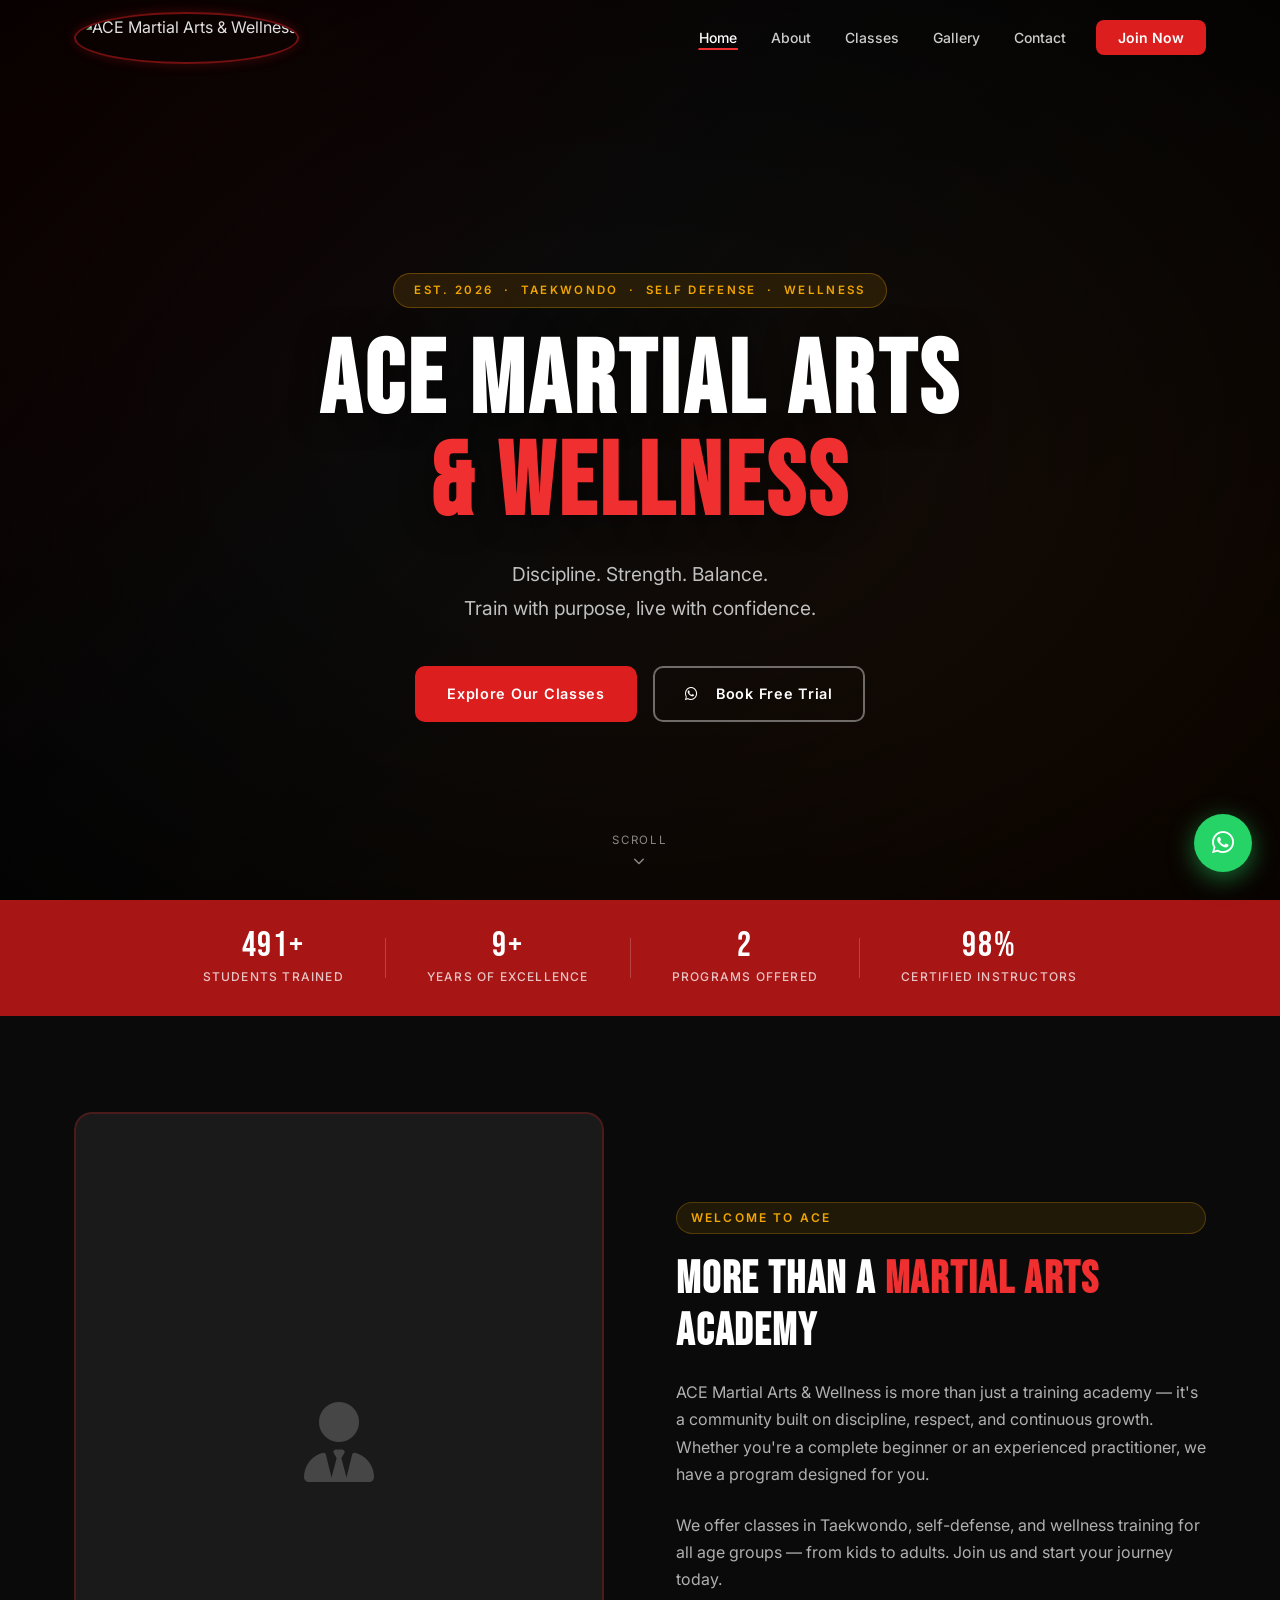
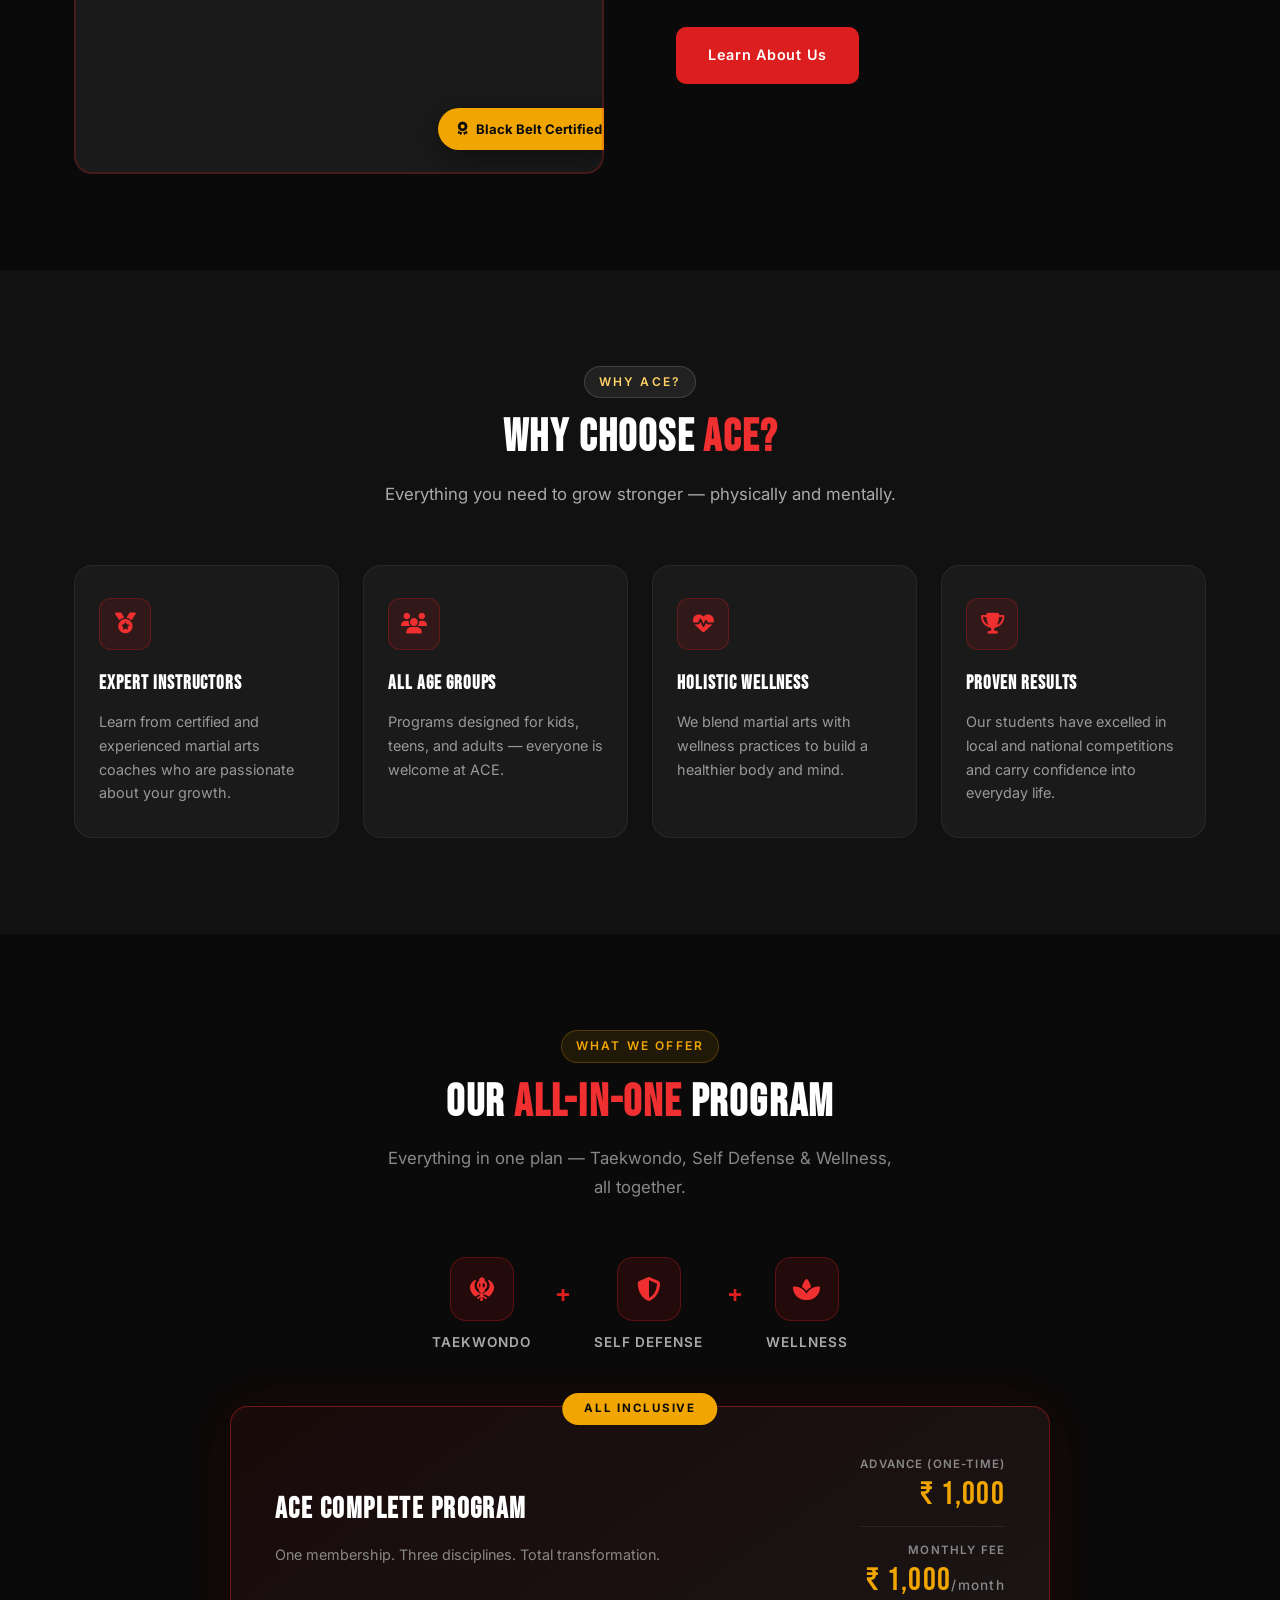
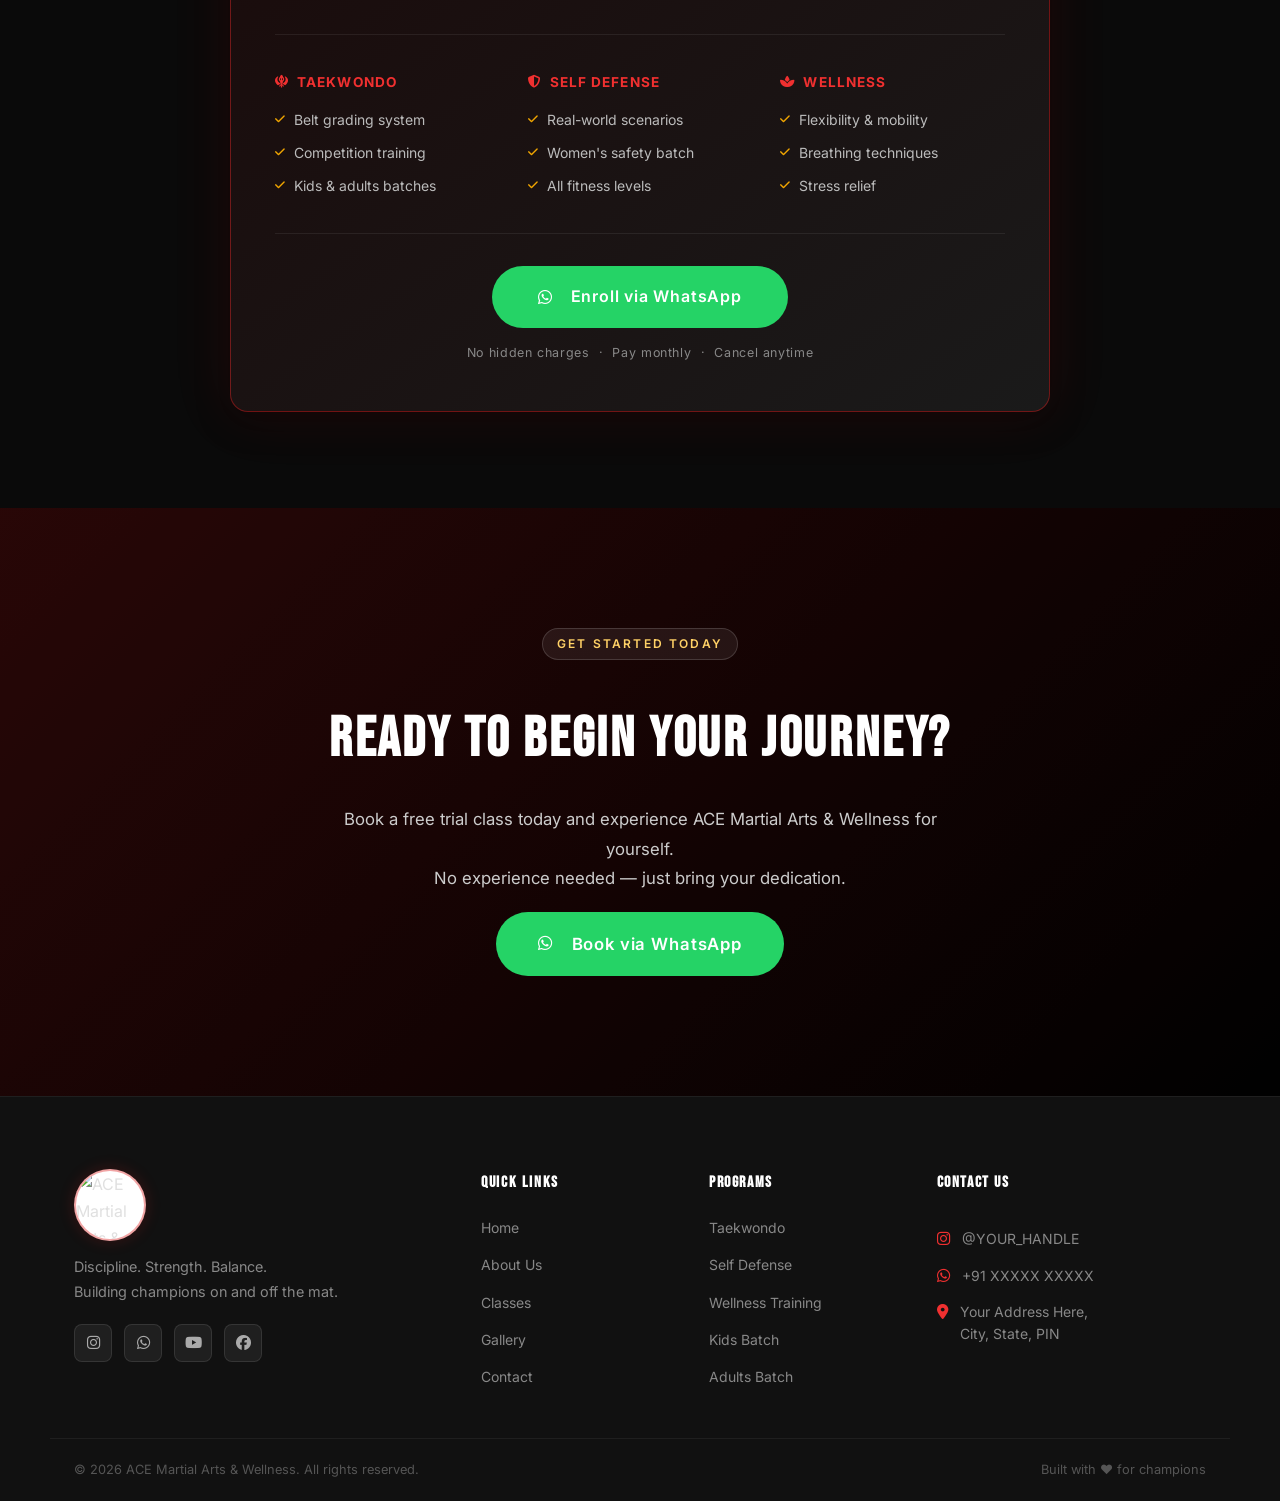
==== index.html @ c9cb8244 "Stage 1" ====
<!DOCTYPE html>
<html lang="en">
<head>
  <meta charset="UTF-8" />
  <meta name="viewport" content="width=device-width, initial-scale=1.0" />
  <title>ACE Martial Arts & Wellness</title>
  <link rel="stylesheet" href="css/style.css" />
  <link rel="stylesheet" href="css/responsive.css" />
  <link rel="preconnect" href="https://fonts.googleapis.com" />
  <link rel="preconnect" href="https://fonts.gstatic.com" crossorigin />
  <link href="https://fonts.googleapis.com/css2?family=Bebas+Neue&family=Inter:wght@300;400;500;600;700&display=swap" rel="stylesheet" />
  <link rel="stylesheet" href="https://cdnjs.cloudflare.com/ajax/libs/font-awesome/6.5.0/css/all.min.css" />
</head>
<body>

  <!-- ========== NAVIGATION ========== -->
  <nav class="navbar" id="navbar">
    <div class="nav-container">
      <a href="index.html" class="nav-logo">
        <img src="images/logo.jpeg" alt="ACE Martial Arts & Wellness" class="nav-logo-img" />
      </a>
      <ul class="nav-links" id="navLinks">
        <li><a href="index.html" class="nav-link active">Home</a></li>
        <li><a href="about.html" class="nav-link">About</a></li>
        <li><a href="classes.html" class="nav-link">Classes</a></li>
        <li><a href="gallery.html" class="nav-link">Gallery</a></li>
        <li><a href="contact.html" class="nav-link">Contact</a></li>
        <li><a href="https://wa.me/91XXXXXXXXXX" target="_blank" class="nav-cta">Join Now</a></li>
      </ul>
      <button class="hamburger" id="hamburger" aria-label="Toggle menu">
        <span></span><span></span><span></span>
      </button>
    </div>
  </nav>

  <!-- ========== HERO SECTION ========== -->
  <section id="hero" class="hero">
    <div class="hero-overlay"></div>
    <div class="hero-content">
      <p class="hero-badge">Est. 2026 &nbsp;·&nbsp; Taekwondo &nbsp;·&nbsp; Self Defense &nbsp;·&nbsp; Wellness</p>
      <h1 class="hero-title">ACE Martial Arts<br /><span class="hero-title-accent">&amp; Wellness</span></h1>
      <p class="hero-tagline">Discipline. Strength. Balance.<br />Train with purpose, live with confidence.</p>
      <div class="hero-actions">
        <a href="classes.html" class="btn btn-primary">Explore Our Classes</a>
        <a href="https://wa.me/91XXXXXXXXXX" target="_blank" class="btn btn-outline">
          <i class="fab fa-whatsapp"></i>&nbsp; Book Free Trial
        </a>
      </div>
    </div>
    <div class="hero-scroll-hint">
      <span>Scroll</span>
      <i class="fas fa-chevron-down"></i>
    </div>
  </section>

  <!-- ========== STATS STRIP ========== -->
  <section class="stats-strip">
    <div class="stats-container">
      <div class="stat-item">
        <span class="stat-number">500+</span>
        <span class="stat-label">Students Trained</span>
      </div>
      <div class="stat-divider"></div>
      <div class="stat-item">
        <span class="stat-number">10+</span>
        <span class="stat-label">Years of Excellence</span>
      </div>
      <div class="stat-divider"></div>
      <div class="stat-item">
        <span class="stat-number">3</span>
        <span class="stat-label">Programs Offered</span>
      </div>
      <div class="stat-divider"></div>
      <div class="stat-item">
        <span class="stat-number">100%</span>
        <span class="stat-label">Certified Instructors</span>
      </div>
    </div>
  </section>

  <!-- ========== WELCOME / INTRO SECTION ========== -->
  <section id="intro" class="intro section">
    <div class="container">
      <div class="intro-grid">
        <div class="intro-visual">
          <div class="intro-img-wrapper">
            <img src="images/instructor.jpg" alt="ACE Instructor" onerror="this.style.display='none'" />
            <div class="intro-img-placeholder"><i class="fas fa-user-tie"></i></div>
            <div class="intro-badge-float">
              <i class="fas fa-award"></i>
              <span>Black Belt Certified</span>
            </div>
          </div>
        </div>
        <div class="intro-text">
          <span class="section-tag">Welcome to ACE</span>
          <h2 class="section-title">More Than a <span class="highlight">Martial Arts</span> Academy</h2>
          <p class="section-body">
            ACE Martial Arts &amp; Wellness is more than just a training academy — it's a community built
            on discipline, respect, and continuous growth. Whether you're a complete beginner or an
            experienced practitioner, we have a program designed for you.
          </p>
          <p class="section-body">
            We offer classes in Taekwondo, self-defense, and wellness training for all age groups —
            from kids to adults. Join us and start your journey today.
          </p>
          <a href="about.html" class="btn btn-primary">Learn About Us</a>
        </div>
      </div>
    </div>
  </section>

  <!-- ========== WHY CHOOSE US SECTION ========== -->
  <section id="why-us" class="why-us section dark-section">
    <div class="container">
      <div class="section-header center">
        <span class="section-tag light">Why ACE?</span>
        <h2 class="section-title light">Why Choose <span class="highlight">ACE?</span></h2>
        <p class="section-subtitle light">Everything you need to grow stronger — physically and mentally.</p>
      </div>
      <div class="features-grid">
        <div class="feature-card">
          <div class="feature-icon"><i class="fas fa-medal"></i></div>
          <h3>Expert Instructors</h3>
          <p>Learn from certified and experienced martial arts coaches who are passionate about your growth.</p>
        </div>
        <div class="feature-card">
          <div class="feature-icon"><i class="fas fa-users"></i></div>
          <h3>All Age Groups</h3>
          <p>Programs designed for kids, teens, and adults — everyone is welcome at ACE.</p>
        </div>
        <div class="feature-card">
          <div class="feature-icon"><i class="fas fa-heart-pulse"></i></div>
          <h3>Holistic Wellness</h3>
          <p>We blend martial arts with wellness practices to build a healthier body and mind.</p>
        </div>
        <div class="feature-card">
          <div class="feature-icon"><i class="fas fa-trophy"></i></div>
          <h3>Proven Results</h3>
          <p>Our students have excelled in local and national competitions and carry confidence into everyday life.</p>
        </div>
      </div>
    </div>
  </section>

  <!-- ========== CLASSES PREVIEW SECTION ========== -->
  <section id="classes-preview" class="classes-preview section">
    <div class="container">
      <div class="section-header center">
        <span class="section-tag">What We Offer</span>
        <h2 class="section-title">Our <span class="highlight">All-in-One</span> Program</h2>
        <p class="section-subtitle">Everything in one plan — Taekwondo, Self Defense &amp; Wellness, all together.</p>
      </div>

      <!-- Disciplines strip -->
      <div class="disciplines-strip">
        <div class="discipline-item">
          <div class="discipline-icon"><i class="fas fa-khanda"></i></div>
          <span>Taekwondo</span>
        </div>
        <div class="discipline-plus">+</div>
        <div class="discipline-item">
          <div class="discipline-icon"><i class="fas fa-shield-halved"></i></div>
          <span>Self Defense</span>
        </div>
        <div class="discipline-plus">+</div>
        <div class="discipline-item">
          <div class="discipline-icon"><i class="fas fa-spa"></i></div>
          <span>Wellness</span>
        </div>
      </div>

      <!-- Single pricing card -->
      <div class="pricing-card-wrapper">
        <div class="pricing-card">
          <div class="pricing-badge">All Inclusive</div>

          <div class="pricing-top">
            <div class="pricing-title-block">
              <h3>ACE Complete Program</h3>
              <p>One membership. Three disciplines. Total transformation.</p>
            </div>
            <div class="pricing-price-block">
              <div class="price-row">
                <span class="price-label">Advance (one-time)</span>
                <span class="price-amount">&#8377;&nbsp;1,000</span>
              </div>
              <div class="price-divider"></div>
              <div class="price-row">
                <span class="price-label">Monthly Fee</span>
                <span class="price-amount">&#8377;&nbsp;1,000<span class="price-per">/month</span></span>
              </div>
            </div>
          </div>

          <div class="pricing-features">
            <div class="pf-col">
              <h4><i class="fas fa-khanda"></i> Taekwondo</h4>
              <ul>
                <li><i class="fas fa-check"></i> Belt grading system</li>
                <li><i class="fas fa-check"></i> Competition training</li>
                <li><i class="fas fa-check"></i> Kids &amp; adults batches</li>
              </ul>
            </div>
            <div class="pf-col">
              <h4><i class="fas fa-shield-halved"></i> Self Defense</h4>
              <ul>
                <li><i class="fas fa-check"></i> Real-world scenarios</li>
                <li><i class="fas fa-check"></i> Women's safety batch</li>
                <li><i class="fas fa-check"></i> All fitness levels</li>
              </ul>
            </div>
            <div class="pf-col">
              <h4><i class="fas fa-spa"></i> Wellness</h4>
              <ul>
                <li><i class="fas fa-check"></i> Flexibility &amp; mobility</li>
                <li><i class="fas fa-check"></i> Breathing techniques</li>
                <li><i class="fas fa-check"></i> Stress relief</li>
              </ul>
            </div>
          </div>

          <div class="pricing-action">
            <a href="https://wa.me/91XXXXXXXXXX" target="_blank" class="btn btn-whatsapp">
              <i class="fab fa-whatsapp"></i>&nbsp; Enroll via WhatsApp
            </a>
            <p class="pricing-note">No hidden charges &nbsp;·&nbsp; Pay monthly &nbsp;·&nbsp; Cancel anytime</p>
          </div>
        </div>
      </div>

    </div>
  </section>

  <!-- ========== CALL TO ACTION SECTION ========== -->
  <section id="cta" class="cta-section">
    <div class="cta-overlay"></div>
    <div class="cta-content">
      <span class="section-tag light">Get Started Today</span>
      <h2>Ready to Begin Your Journey?</h2>
      <p>Book a free trial class today and experience ACE Martial Arts &amp; Wellness for yourself.<br />No experience needed — just bring your dedication.</p>
      <a href="https://wa.me/91XXXXXXXXXX" target="_blank" class="btn btn-whatsapp">
        <i class="fab fa-whatsapp"></i>&nbsp; Book via WhatsApp
      </a>
    </div>
  </section>

  <!-- ========== FOOTER ========== -->
  <footer class="footer">
    <div class="footer-container">

      <div class="footer-brand">
        <a href="index.html" class="footer-logo">
          <img src="images/logo.jpeg" alt="ACE Martial Arts & Wellness" class="footer-logo-img" />
        </a>
        <p>Discipline. Strength. Balance.<br />Building champions on and off the mat.</p>
        <div class="footer-socials">
          <a href="https://instagram.com/YOUR_HANDLE" target="_blank" aria-label="Instagram"><i class="fab fa-instagram"></i></a>
          <a href="https://wa.me/91XXXXXXXXXX" target="_blank" aria-label="WhatsApp"><i class="fab fa-whatsapp"></i></a>
          <a href="#" aria-label="YouTube"><i class="fab fa-youtube"></i></a>
          <a href="#" aria-label="Facebook"><i class="fab fa-facebook"></i></a>
        </div>
      </div>

      <div class="footer-links-col">
        <h4>Quick Links</h4>
        <ul>
          <li><a href="index.html">Home</a></li>
          <li><a href="about.html">About Us</a></li>
          <li><a href="classes.html">Classes</a></li>
          <li><a href="gallery.html">Gallery</a></li>
          <li><a href="contact.html">Contact</a></li>
        </ul>
      </div>

      <div class="footer-links-col">
        <h4>Programs</h4>
        <ul>
          <li><a href="classes.html">Taekwondo</a></li>
          <li><a href="classes.html">Self Defense</a></li>
          <li><a href="classes.html">Wellness Training</a></li>
          <li><a href="classes.html">Kids Batch</a></li>
          <li><a href="classes.html">Adults Batch</a></li>
        </ul>
      </div>

      <div class="footer-contact-col">
        <h4>Contact Us</h4>
        <div class="footer-contact-item">
          <i class="fab fa-instagram"></i>
          <a href="https://instagram.com/YOUR_HANDLE" target="_blank">@YOUR_HANDLE</a>
        </div>
        <div class="footer-contact-item">
          <i class="fab fa-whatsapp"></i>
          <a href="https://wa.me/91XXXXXXXXXX" target="_blank">+91 XXXXX XXXXX</a>
        </div>
        <div class="footer-contact-item">
          <i class="fas fa-location-dot"></i>
          <p>Your Address Here,<br />City, State, PIN</p>
        </div>
      </div>

    </div>
    <div class="footer-bottom">
      <p>&copy; 2026 ACE Martial Arts &amp; Wellness. All rights reserved.</p>
      <p>Built with &hearts; for champions</p>
    </div>
  </footer>

  <!-- ========== FLOATING WHATSAPP ========== -->
  <a href="https://wa.me/91XXXXXXXXXX" target="_blank" class="whatsapp-float" aria-label="Chat on WhatsApp">
    <i class="fab fa-whatsapp"></i>
  </a>

  <!-- ========== BACK TO TOP ========== -->
  <button class="back-to-top" id="backToTop" aria-label="Back to top">
    <i class="fas fa-chevron-up"></i>
  </button>

  <script src="js/main.js"></script>
</body>
</html>
---- css/style.css ----
/* ============================================================
   ACE MARTIAL ARTS & WELLNESS — Main Stylesheet
   Theme: Dark Red + Black + Gold accent
   Font: Bebas Neue (headings) + Inter (body)
   ============================================================ */

/* ---------- CSS VARIABLES ---------- */
:root {
  --clr-black:      #0a0a0a;
  --clr-dark:       #111111;
  --clr-dark-card:  #1a1a1a;
  --clr-dark-mid:   #222222;
  --clr-red:        #dc1e1e;
  --clr-red-dark:   #a81515;
  --clr-red-light:  #f03030;
  --clr-gold:       #f0a500;
  --clr-gold-light: #ffd166;
  --clr-white:      #ffffff;
  --clr-off-white:  #f5f5f5;
  --clr-text:       #e0e0e0;
  --clr-muted:      #888888;

  --font-display: 'Bebas Neue', sans-serif;
  --font-body:    'Inter', sans-serif;

  --nav-h: 75px;
  --radius: 10px;
  --radius-lg: 18px;
  --shadow: 0 8px 32px rgba(0,0,0,0.45);
  --shadow-sm: 0 4px 16px rgba(0,0,0,0.3);
  --transition: 0.3s ease;
}

/* ---------- RESET & BASE ---------- */
*, *::before, *::after { box-sizing: border-box; margin: 0; padding: 0; }

html { scroll-behavior: smooth; }

body {
  font-family: var(--font-body);
  background-color: var(--clr-black);
  color: var(--clr-text);
  line-height: 1.7;
  overflow-x: hidden;
}

img { max-width: 100%; display: block; }

a { text-decoration: none; color: inherit; }

ul { list-style: none; }

/* ---------- UTILITIES ---------- */
.container {
  max-width: 1180px;
  margin: 0 auto;
  padding: 0 24px;
}

.section { padding: 96px 0; }

.dark-section {
  background: var(--clr-dark);
}

.section-header.center { text-align: center; margin-bottom: 56px; }

.section-tag {
  display: inline-block;
  font-size: 0.75rem;
  font-weight: 600;
  letter-spacing: 0.18em;
  text-transform: uppercase;
  color: var(--clr-gold);
  background: rgba(240,165,0,0.1);
  border: 1px solid rgba(240,165,0,0.25);
  padding: 5px 14px;
  border-radius: 50px;
  margin-bottom: 14px;
}

.section-tag.light {
  color: var(--clr-gold-light);
  background: rgba(255,255,255,0.07);
  border-color: rgba(255,255,255,0.15);
}

.section-title {
  font-family: var(--font-display);
  font-size: clamp(2rem, 4vw, 2.8rem);
  letter-spacing: 0.04em;
  color: var(--clr-white);
  line-height: 1.15;
  margin-bottom: 16px;
}

.section-title.light { color: var(--clr-white); }

.section-subtitle {
  font-size: 1.05rem;
  color: var(--clr-muted);
  max-width: 520px;
  margin: 0 auto;
}

.section-subtitle.light { color: #aaaaaa; }

.section-body {
  font-size: 1.0rem;
  color: #b0b0b0;
  margin-bottom: 18px;
}

.highlight { color: var(--clr-red-light); }

/* ---------- BUTTONS ---------- */
.btn {
  display: inline-flex;
  align-items: center;
  justify-content: center;
  gap: 8px;
  padding: 14px 30px;
  font-family: var(--font-body);
  font-size: 0.9rem;
  font-weight: 600;
  letter-spacing: 0.05em;
  border-radius: var(--radius);
  border: 2px solid transparent;
  cursor: pointer;
  transition: all var(--transition);
  white-space: nowrap;
}

.btn-primary {
  background: var(--clr-red);
  color: var(--clr-white);
  border-color: var(--clr-red);
}
.btn-primary:hover {
  background: var(--clr-red-light);
  border-color: var(--clr-red-light);
  transform: translateY(-2px);
  box-shadow: 0 6px 24px rgba(220,30,30,0.45);
}

.btn-outline {
  background: transparent;
  color: var(--clr-white);
  border-color: rgba(255,255,255,0.4);
}
.btn-outline:hover {
  background: rgba(255,255,255,0.1);
  border-color: var(--clr-white);
  transform: translateY(-2px);
}

.btn-whatsapp {
  background: #25d366;
  color: var(--clr-white);
  font-size: 1.05rem;
  padding: 16px 40px;
  border-radius: 50px;
}
.btn-whatsapp:hover {
  background: #1ebe5c;
  transform: translateY(-3px);
  box-shadow: 0 8px 28px rgba(37,211,102,0.4);
}

/* ============================================================
   NAVIGATION
   ============================================================ */
.navbar {
  position: fixed;
  top: 0; left: 0; right: 0;
  height: var(--nav-h);
  z-index: 1000;
  background: transparent;
  transition: background var(--transition), box-shadow var(--transition);
}

.navbar.scrolled {
  background: rgba(10,10,10,0.96);
  backdrop-filter: blur(14px);
  -webkit-backdrop-filter: blur(14px);
  box-shadow: 0 2px 20px rgba(0,0,0,0.6);
}

.nav-container {
  max-width: 1180px;
  margin: 0 auto;
  padding: 0 24px;
  height: 100%;
  display: flex;
  align-items: center;
  justify-content: space-between;
}

.nav-logo {
  display: flex;
  align-items: center;
  gap: 10px;
  text-decoration: none;
}

.logo-icon {
  font-size: 1.5rem;
  color: var(--clr-gold);
}

.logo-text {
  font-family: var(--font-display);
  font-size: 1.45rem;
  letter-spacing: 0.06em;
  color: var(--clr-white);
}

.logo-accent { color: var(--clr-red-light); }

/* Logo image — navbar */
.nav-logo-img {
  height: 52px;
  width: auto;
  border-radius: 50%;
  object-fit: cover;
  mix-blend-mode: screen;
  border: 2px solid rgba(220,30,30,0.5);
  box-shadow: 0 0 12px rgba(220,30,30,0.25);
  transition: box-shadow var(--transition), transform var(--transition);
}

.nav-logo-img:hover {
  box-shadow: 0 0 20px rgba(220,30,30,0.5);
  transform: scale(1.05);
}

/* Logo image — footer */
.footer-logo-img {
  height: 72px;
  width: 72px;
  border-radius: 50%;
  object-fit: cover;
  background: var(--clr-white);
  border: 2px solid rgba(220,30,30,0.4);
  box-shadow: 0 0 16px rgba(220,30,30,0.2);
  margin-bottom: 4px;
}

.nav-links {
  display: flex;
  align-items: center;
  gap: 6px;
}

.nav-link {
  font-size: 0.875rem;
  font-weight: 500;
  color: #cccccc;
  padding: 8px 14px;
  border-radius: 6px;
  transition: color var(--transition), background var(--transition);
  position: relative;
}

.nav-link::after {
  content: '';
  position: absolute;
  bottom: 4px; left: 50%;
  width: 0; height: 2px;
  background: var(--clr-red-light);
  border-radius: 2px;
  transform: translateX(-50%);
  transition: width var(--transition);
}

.nav-link:hover,
.nav-link.active {
  color: var(--clr-white);
}

.nav-link:hover::after,
.nav-link.active::after {
  width: 60%;
}

.nav-cta {
  margin-left: 10px;
  background: var(--clr-red);
  color: var(--clr-white) !important;
  padding: 9px 22px;
  border-radius: 8px;
  font-size: 0.875rem;
  font-weight: 600;
  transition: all var(--transition);
}

.nav-cta:hover {
  background: var(--clr-red-light);
  transform: translateY(-1px);
}

/* Hamburger */
.hamburger {
  display: none;
  flex-direction: column;
  gap: 5px;
  background: none;
  border: none;
  cursor: pointer;
  padding: 6px;
}

.hamburger span {
  display: block;
  width: 24px;
  height: 2px;
  background: var(--clr-white);
  border-radius: 2px;
  transition: all var(--transition);
}

.hamburger.open span:nth-child(1) { transform: translateY(7px) rotate(45deg); }
.hamburger.open span:nth-child(2) { opacity: 0; }
.hamburger.open span:nth-child(3) { transform: translateY(-7px) rotate(-45deg); }

/* ============================================================
   HERO
   ============================================================ */
.hero {
  position: relative;
  min-height: 100vh;
  display: flex;
  align-items: center;
  justify-content: center;
  text-align: center;
  overflow: hidden;
  background:
    linear-gradient(135deg, rgba(220,30,30,0.18) 0%, rgba(10,10,10,0.92) 55%),
    url('../images/hero-bg.jpg') center/cover no-repeat;
}

/* Fallback animated gradient when no image */
.hero::before {
  content: '';
  position: absolute;
  inset: 0;
  background: linear-gradient(135deg, #1a0000 0%, #0a0a0a 40%, #1a0a00 100%);
  z-index: 0;
}

.hero-overlay {
  position: absolute;
  inset: 0;
  background: radial-gradient(ellipse at center, transparent 30%, rgba(0,0,0,0.7) 100%);
  z-index: 1;
}

.hero-content {
  position: relative;
  z-index: 2;
  max-width: 780px;
  padding: 0 24px;
}

.hero-badge {
  display: inline-block;
  font-size: 0.72rem;
  font-weight: 600;
  letter-spacing: 0.2em;
  text-transform: uppercase;
  color: var(--clr-gold);
  background: rgba(240,165,0,0.12);
  border: 1px solid rgba(240,165,0,0.3);
  padding: 7px 20px;
  border-radius: 50px;
  margin-bottom: 24px;
}

.hero-title {
  font-family: var(--font-display);
  font-size: clamp(3rem, 8vw, 6.5rem);
  letter-spacing: 0.04em;
  color: var(--clr-white);
  line-height: 1.0;
  margin-bottom: 20px;
  text-shadow: 0 4px 30px rgba(0,0,0,0.5);
}

.hero-title-accent { color: var(--clr-red-light); }

.hero-tagline {
  font-size: clamp(1rem, 2.5vw, 1.2rem);
  color: #c0c0c0;
  margin-bottom: 40px;
  line-height: 1.8;
}

.hero-actions {
  display: flex;
  gap: 16px;
  justify-content: center;
  flex-wrap: wrap;
}

.hero-scroll-hint {
  position: absolute;
  bottom: 32px;
  left: 50%;
  transform: translateX(-50%);
  z-index: 2;
  display: flex;
  flex-direction: column;
  align-items: center;
  gap: 6px;
  font-size: 0.72rem;
  letter-spacing: 0.15em;
  text-transform: uppercase;
  color: #888;
  animation: bounce 2s infinite;
}

@keyframes bounce {
  0%, 100% { transform: translateX(-50%) translateY(0); }
  50%       { transform: translateX(-50%) translateY(6px); }
}

/* ============================================================
   STATS STRIP
   ============================================================ */
.stats-strip {
  background: var(--clr-red-dark);
  padding: 28px 24px;
}

.stats-container {
  max-width: 900px;
  margin: 0 auto;
  display: flex;
  align-items: center;
  justify-content: space-around;
  gap: 16px;
  flex-wrap: wrap;
}

.stat-item {
  display: flex;
  flex-direction: column;
  align-items: center;
  gap: 4px;
}

.stat-number {
  font-family: var(--font-display);
  font-size: 2.2rem;
  letter-spacing: 0.05em;
  color: var(--clr-white);
  line-height: 1;
}

.stat-label {
  font-size: 0.75rem;
  font-weight: 500;
  letter-spacing: 0.1em;
  text-transform: uppercase;
  color: rgba(255,255,255,0.75);
}

.stat-divider {
  width: 1px;
  height: 40px;
  background: rgba(255,255,255,0.2);
}

/* ============================================================
   INTRO SECTION
   ============================================================ */
.intro-grid {
  display: grid;
  grid-template-columns: 1fr 1fr;
  gap: 72px;
  align-items: center;
}

.intro-img-wrapper {
  position: relative;
  border-radius: var(--radius-lg);
  overflow: hidden;
  background: var(--clr-dark-card);
  aspect-ratio: 4/5;
  display: flex;
  align-items: center;
  justify-content: center;
}

.intro-img-wrapper img {
  width: 100%;
  height: 100%;
  object-fit: cover;
  border-radius: var(--radius-lg);
}

.intro-img-placeholder {
  font-size: 5rem;
  color: var(--clr-muted);
  opacity: 0.4;
}

.intro-img-wrapper::after {
  content: '';
  position: absolute;
  inset: 0;
  border-radius: var(--radius-lg);
  border: 2px solid rgba(220,30,30,0.25);
  pointer-events: none;
}

.intro-badge-float {
  position: absolute;
  bottom: 24px;
  right: -18px;
  background: var(--clr-gold);
  color: var(--clr-black);
  display: flex;
  align-items: center;
  gap: 8px;
  padding: 10px 20px;
  border-radius: 50px;
  font-size: 0.82rem;
  font-weight: 700;
  box-shadow: var(--shadow);
}

.intro-text {
  display: flex;
  flex-direction: column;
  gap: 6px;
}

.intro-text .btn { margin-top: 10px; align-self: flex-start; }

/* ============================================================
   WHY US / FEATURES
   ============================================================ */
.features-grid {
  display: grid;
  grid-template-columns: repeat(4, 1fr);
  gap: 24px;
}

.feature-card {
  background: var(--clr-dark-card);
  border: 1px solid rgba(255,255,255,0.06);
  border-radius: var(--radius-lg);
  padding: 32px 24px;
  transition: transform var(--transition), border-color var(--transition), box-shadow var(--transition);
}

.feature-card:hover {
  transform: translateY(-6px);
  border-color: rgba(220,30,30,0.4);
  box-shadow: 0 12px 36px rgba(220,30,30,0.15);
}

.feature-icon {
  width: 52px;
  height: 52px;
  background: rgba(220,30,30,0.12);
  border: 1px solid rgba(220,30,30,0.3);
  border-radius: 12px;
  display: flex;
  align-items: center;
  justify-content: center;
  font-size: 1.3rem;
  color: var(--clr-red-light);
  margin-bottom: 18px;
}

.feature-card h3 {
  font-family: var(--font-display);
  font-size: 1.2rem;
  letter-spacing: 0.05em;
  color: var(--clr-white);
  margin-bottom: 10px;
}

.feature-card p {
  font-size: 0.9rem;
  color: #999;
  line-height: 1.65;
}

/* ============================================================
   PROGRAMS / CLASSES PREVIEW
   ============================================================ */
.programs-grid {
  display: grid;
  grid-template-columns: repeat(3, 1fr);
  gap: 28px;
}

.program-card {
  background: var(--clr-dark-card);
  border: 1px solid rgba(255,255,255,0.07);
  border-radius: var(--radius-lg);
  padding: 36px 28px;
  display: flex;
  flex-direction: column;
  gap: 14px;
  position: relative;
  transition: transform var(--transition), box-shadow var(--transition), border-color var(--transition);
}

.program-card:hover {
  transform: translateY(-6px);
  box-shadow: var(--shadow);
  border-color: rgba(220,30,30,0.35);
}

.program-card.featured {
  background: linear-gradient(145deg, #1e0808, #1a1a1a);
  border-color: var(--clr-red);
  box-shadow: 0 0 40px rgba(220,30,30,0.2);
}

.program-icon {
  width: 56px;
  height: 56px;
  background: rgba(220,30,30,0.15);
  border-radius: 14px;
  display: flex;
  align-items: center;
  justify-content: center;
  font-size: 1.4rem;
  color: var(--clr-red-light);
}

.program-tag {
  position: absolute;
  top: 18px; right: 18px;
  background: var(--clr-gold);
  color: var(--clr-black);
  font-size: 0.68rem;
  font-weight: 700;
  letter-spacing: 0.1em;
  text-transform: uppercase;
  padding: 4px 12px;
  border-radius: 50px;
}

.program-card h3 {
  font-family: var(--font-display);
  font-size: 1.5rem;
  letter-spacing: 0.05em;
  color: var(--clr-white);
}

.program-card p {
  font-size: 0.9rem;
  color: #999;
  line-height: 1.65;
  flex-grow: 1;
}

.program-features {
  display: flex;
  flex-direction: column;
  gap: 8px;
}

.program-features li {
  display: flex;
  align-items: center;
  gap: 10px;
  font-size: 0.875rem;
  color: #bbb;
}

.program-features li i {
  color: var(--clr-gold);
  font-size: 0.75rem;
  flex-shrink: 0;
}

.program-card .btn {
  margin-top: 6px;
  width: 100%;
}

/* ============================================================
   DISCIPLINES STRIP
   ============================================================ */
.disciplines-strip {
  display: flex;
  align-items: center;
  justify-content: center;
  gap: 24px;
  margin-bottom: 52px;
  flex-wrap: wrap;
}

.discipline-item {
  display: flex;
  flex-direction: column;
  align-items: center;
  gap: 10px;
}

.discipline-icon {
  width: 64px;
  height: 64px;
  background: rgba(220,30,30,0.12);
  border: 1px solid rgba(220,30,30,0.3);
  border-radius: 16px;
  display: flex;
  align-items: center;
  justify-content: center;
  font-size: 1.5rem;
  color: var(--clr-red-light);
}

.discipline-item span {
  font-size: 0.85rem;
  font-weight: 600;
  letter-spacing: 0.08em;
  text-transform: uppercase;
  color: #aaa;
}

.discipline-plus {
  font-family: var(--font-display);
  font-size: 2.2rem;
  color: var(--clr-red);
  line-height: 1;
  margin-bottom: 18px;
}

/* ============================================================
   PRICING CARD
   ============================================================ */
.pricing-card-wrapper {
  max-width: 820px;
  margin: 0 auto;
}

.pricing-card {
  background: linear-gradient(145deg, #1a0a0a, #1a1a1a);
  border: 1px solid rgba(220,30,30,0.45);
  border-radius: var(--radius-lg);
  padding: 48px 44px;
  position: relative;
  box-shadow: 0 0 60px rgba(220,30,30,0.12), var(--shadow);
}

.pricing-badge {
  position: absolute;
  top: -14px;
  left: 50%;
  transform: translateX(-50%);
  background: var(--clr-gold);
  color: var(--clr-black);
  font-size: 0.72rem;
  font-weight: 700;
  letter-spacing: 0.15em;
  text-transform: uppercase;
  padding: 6px 22px;
  border-radius: 50px;
  white-space: nowrap;
}

.pricing-top {
  display: grid;
  grid-template-columns: 1fr auto;
  gap: 32px;
  align-items: center;
  margin-bottom: 36px;
  padding-bottom: 36px;
  border-bottom: 1px solid rgba(255,255,255,0.07);
}

.pricing-title-block h3 {
  font-family: var(--font-display);
  font-size: 1.8rem;
  letter-spacing: 0.05em;
  color: var(--clr-white);
  margin-bottom: 8px;
}

.pricing-title-block p {
  font-size: 0.9rem;
  color: #888;
}

.pricing-price-block {
  display: flex;
  flex-direction: column;
  gap: 10px;
  text-align: right;
}

.price-row {
  display: flex;
  flex-direction: column;
  gap: 2px;
}

.price-label {
  font-size: 0.72rem;
  font-weight: 600;
  letter-spacing: 0.1em;
  text-transform: uppercase;
  color: var(--clr-muted);
}

.price-amount {
  font-family: var(--font-display);
  font-size: 2rem;
  letter-spacing: 0.04em;
  color: var(--clr-gold);
  line-height: 1.1;
}

.price-per {
  font-family: var(--font-body);
  font-size: 0.85rem;
  font-weight: 500;
  color: var(--clr-muted);
}

.price-divider {
  height: 1px;
  background: rgba(255,255,255,0.08);
  margin: 4px 0;
}

.pricing-features {
  display: grid;
  grid-template-columns: repeat(3, 1fr);
  gap: 28px;
  margin-bottom: 36px;
}

.pf-col h4 {
  display: flex;
  align-items: center;
  gap: 8px;
  font-size: 0.85rem;
  font-weight: 700;
  letter-spacing: 0.08em;
  text-transform: uppercase;
  color: var(--clr-red-light);
  margin-bottom: 14px;
}

.pf-col h4 i { font-size: 0.8rem; }

.pf-col ul {
  display: flex;
  flex-direction: column;
  gap: 9px;
}

.pf-col ul li {
  display: flex;
  align-items: center;
  gap: 9px;
  font-size: 0.875rem;
  color: #bbb;
}

.pf-col ul li i {
  color: var(--clr-gold);
  font-size: 0.7rem;
  flex-shrink: 0;
}

.pricing-action {
  display: flex;
  flex-direction: column;
  align-items: center;
  gap: 14px;
  padding-top: 32px;
  border-top: 1px solid rgba(255,255,255,0.07);
}

.pricing-action .btn-whatsapp {
  font-size: 1rem;
  padding: 15px 44px;
}

.pricing-note {
  font-size: 0.78rem;
  color: var(--clr-muted);
  letter-spacing: 0.05em;
}

/* ============================================================
   CTA SECTION
   ============================================================ */
.cta-section {
  position: relative;
  padding: 120px 24px;
  text-align: center;
  overflow: hidden;
  background:
    linear-gradient(rgba(0,0,0,0.72), rgba(0,0,0,0.72)),
    url('../images/hero-bg.jpg') center/cover no-repeat fixed;
}

.cta-section::before {
  content: '';
  position: absolute;
  inset: 0;
  background: linear-gradient(135deg, rgba(220,30,30,0.25), rgba(0,0,0,0.8));
  z-index: 0;
}

.cta-overlay {
  position: absolute;
  inset: 0;
  background: rgba(0,0,0,0.3);
  z-index: 1;
}

.cta-content {
  position: relative;
  z-index: 2;
  max-width: 640px;
  margin: 0 auto;
  display: flex;
  flex-direction: column;
  align-items: center;
  gap: 18px;
}

.cta-content h2 {
  font-family: var(--font-display);
  font-size: clamp(2.2rem, 5vw, 3.5rem);
  letter-spacing: 0.05em;
  color: var(--clr-white);
}

.cta-content p {
  font-size: 1.05rem;
  color: #cccccc;
  line-height: 1.75;
}

/* ============================================================
   FOOTER
   ============================================================ */
.footer {
  background: var(--clr-dark);
  border-top: 1px solid rgba(255,255,255,0.06);
}

.footer-container {
  max-width: 1180px;
  margin: 0 auto;
  padding: 72px 24px 48px;
  display: grid;
  grid-template-columns: 2fr 1fr 1fr 1.5fr;
  gap: 48px;
}

.footer-brand p {
  font-size: 0.9rem;
  color: #888;
  margin-top: 14px;
  line-height: 1.7;
}

.footer-logo { margin-bottom: 4px; }

.footer-socials {
  display: flex;
  gap: 12px;
  margin-top: 20px;
}

.footer-socials a {
  width: 38px;
  height: 38px;
  background: rgba(255,255,255,0.06);
  border: 1px solid rgba(255,255,255,0.1);
  border-radius: 8px;
  display: flex;
  align-items: center;
  justify-content: center;
  color: #aaa;
  font-size: 0.95rem;
  transition: all var(--transition);
}

.footer-socials a:hover {
  background: var(--clr-red);
  border-color: var(--clr-red);
  color: var(--clr-white);
  transform: translateY(-2px);
}

.footer-links-col h4,
.footer-contact-col h4 {
  font-family: var(--font-display);
  font-size: 1rem;
  letter-spacing: 0.1em;
  color: var(--clr-white);
  margin-bottom: 18px;
}

.footer-links-col ul { display: flex; flex-direction: column; gap: 10px; }

.footer-links-col a {
  font-size: 0.875rem;
  color: #888;
  transition: color var(--transition);
}

.footer-links-col a:hover { color: var(--clr-red-light); }

.footer-contact-col {
  display: flex;
  flex-direction: column;
  gap: 14px;
}

.footer-contact-item {
  display: flex;
  align-items: flex-start;
  gap: 12px;
}

.footer-contact-item i {
  color: var(--clr-red-light);
  font-size: 0.95rem;
  margin-top: 3px;
  flex-shrink: 0;
}

.footer-contact-item a,
.footer-contact-item p {
  font-size: 0.875rem;
  color: #888;
  line-height: 1.6;
  transition: color var(--transition);
}

.footer-contact-item a:hover { color: var(--clr-white); }

.footer-bottom {
  border-top: 1px solid rgba(255,255,255,0.06);
  padding: 20px 24px;
  max-width: 1180px;
  margin: 0 auto;
  display: flex;
  align-items: center;
  justify-content: space-between;
  flex-wrap: wrap;
  gap: 8px;
}

.footer-bottom p {
  font-size: 0.8rem;
  color: #555;
}

/* ============================================================
   FLOATING WHATSAPP BUTTON
   ============================================================ */
.whatsapp-float {
  position: fixed;
  bottom: 28px;
  right: 28px;
  z-index: 999;
  width: 58px;
  height: 58px;
  background: #25d366;
  color: var(--clr-white);
  border-radius: 50%;
  display: flex;
  align-items: center;
  justify-content: center;
  font-size: 1.6rem;
  box-shadow: 0 6px 24px rgba(37,211,102,0.5);
  transition: transform var(--transition), box-shadow var(--transition);
  animation: pulse-wa 2.5s infinite;
}

.whatsapp-float:hover {
  transform: scale(1.12);
  box-shadow: 0 8px 32px rgba(37,211,102,0.65);
  animation: none;
}

@keyframes pulse-wa {
  0%, 100% { box-shadow: 0 6px 24px rgba(37,211,102,0.5); }
  50%       { box-shadow: 0 6px 32px rgba(37,211,102,0.8), 0 0 0 10px rgba(37,211,102,0.08); }
}

/* ============================================================
   BACK TO TOP BUTTON
   ============================================================ */
.back-to-top {
  position: fixed;
  bottom: 98px;
  right: 30px;
  z-index: 998;
  width: 44px;
  height: 44px;
  background: var(--clr-dark-card);
  border: 1px solid rgba(255,255,255,0.12);
  color: var(--clr-white);
  border-radius: 50%;
  display: flex;
  align-items: center;
  justify-content: center;
  font-size: 0.85rem;
  cursor: pointer;
  opacity: 0;
  pointer-events: none;
  transition: opacity var(--transition), transform var(--transition);
}

.back-to-top.visible {
  opacity: 1;
  pointer-events: all;
}

.back-to-top:hover {
  background: var(--clr-red);
  border-color: var(--clr-red);
  transform: translateY(-3px);
}

/* ============================================================
   SCROLL ANIMATIONS
   ============================================================ */
.fade-in {
  opacity: 0;
  transform: translateY(28px);
  transition: opacity 0.6s ease, transform 0.6s ease;
}

.fade-in.visible {
  opacity: 1;
  transform: translateY(0);
}
.hero-content {
  padding-top: calc(var(--nav-h) + 20px);
}
---- css/responsive.css ----
/* ============================================================
   ACE MARTIAL ARTS — Responsive Styles
   Breakpoints:
     lg  → max 1100px
     md  → max 860px  (tablet)
     sm  → max 600px  (mobile)
     xs  → max 420px  (small phones)
   ============================================================ */

/* ---------- LARGE SCREENS (≤1100px) ---------- */
@media (max-width: 1100px) {
  .features-grid {
    grid-template-columns: repeat(2, 1fr);
  }

  .footer-container {
    grid-template-columns: 1fr 1fr;
    gap: 36px;
  }

  .footer-brand { grid-column: 1 / -1; }
}

/* ---------- TABLET (≤860px) ---------- */
@media (max-width: 860px) {
  /* Nav */
  .hamburger { display: flex; }

  .nav-links {
    position: fixed;
    top: var(--nav-h);
    left: 0; right: 0;
    background: rgba(10,10,10,0.97);
    backdrop-filter: blur(16px);
    flex-direction: column;
    align-items: stretch;
    padding: 16px 24px 28px;
    gap: 4px;
    transform: translateY(-110%);
    opacity: 0;
    pointer-events: none;
    transition: transform 0.35s ease, opacity 0.35s ease;
    border-bottom: 1px solid rgba(255,255,255,0.08);
  }

  .nav-links.open {
    transform: translateY(0);
    opacity: 1;
    pointer-events: all;
  }

  .nav-link {
    padding: 12px 16px;
    border-radius: 8px;
    font-size: 1rem;
  }

  .nav-link::after { display: none; }

  .nav-cta {
    margin-left: 0;
    margin-top: 8px;
    text-align: center;
    padding: 13px 22px;
  }

  /* Hero */
  .hero-title { font-size: clamp(2.6rem, 10vw, 4.5rem); }

  /* Intro */
  .intro-grid {
    grid-template-columns: 1fr;
    gap: 40px;
  }

  .intro-img-wrapper { max-width: 420px; margin: 0 auto; }

  .intro-badge-float { right: 0; }

  /* Pricing card */
  .pricing-top {
    grid-template-columns: 1fr;
    gap: 24px;
  }
  .pricing-price-block { text-align: left; flex-direction: row; gap: 28px; }
  .pricing-card { padding: 36px 28px; }
  .pricing-features { grid-template-columns: 1fr; gap: 20px; }

  /* Footer */
  .footer-container {
    grid-template-columns: 1fr 1fr;
    padding: 48px 24px 36px;
  }

  .footer-brand { grid-column: 1 / -1; }
}

/* ---------- MOBILE (≤600px) ---------- */
@media (max-width: 600px) {
  :root { --nav-h: 64px; }

  .section { padding: 64px 0; }

  /* Hero */
  .hero { min-height: 100svh; }
  .hero-badge { font-size: 0.65rem; letter-spacing: 0.12em; }
  .hero-title { font-size: clamp(2.2rem, 11vw, 3.5rem); }
  .hero-tagline { font-size: 0.95rem; }
  .hero-actions { flex-direction: column; gap: 12px; }
  .hero-actions .btn { width: 100%; max-width: 280px; }

  /* Stats strip */
  .stats-container {
    display: grid;
    grid-template-columns: 1fr 1fr;
    gap: 20px;
    text-align: center;
  }

  .stat-divider { display: none; }

  /* Features */
  .features-grid { grid-template-columns: 1fr; }

  /* Pricing card mobile */
  .pricing-card { padding: 32px 20px; }
  .pricing-price-block { flex-direction: column; gap: 12px; }
  .disciplines-strip { gap: 14px; }
  .discipline-plus { font-size: 1.6rem; margin-bottom: 12px; }

  /* Programs */
  .programs-grid { max-width: 100%; }

  /* Footer */
  .footer-container { grid-template-columns: 1fr; gap: 28px; }

  .footer-brand { grid-column: auto; }

  .footer-bottom {
    flex-direction: column;
    text-align: center;
    gap: 6px;
  }

  /* CTA */
  .cta-section { padding: 80px 24px; }
  .cta-content h2 { font-size: 2rem; }

  /* Floating buttons */
  .whatsapp-float {
    bottom: 20px;
    right: 20px;
    width: 52px;
    height: 52px;
    font-size: 1.4rem;
  }

  .back-to-top {
    bottom: 84px;
    right: 22px;
  }
}

/* ---------- SMALL PHONES (≤420px) ---------- */
@media (max-width: 420px) {
  .hero-title { font-size: 2rem; }

  .section-title { font-size: 1.7rem; }

  .stat-number { font-size: 1.8rem; }

  .feature-card { padding: 24px 18px; }

  .program-card { padding: 28px 20px; }
}

/* ---------- LANDSCAPE PHONES ---------- */
@media (max-height: 500px) and (orientation: landscape) {
  .hero { min-height: 100vw; }
  .hero-title { font-size: 2.2rem; }
}
/* ---------- CONTACT PAGE ---------- */
@media (max-width: 860px) {
  .contact-grid {
    grid-template-columns: 1fr;
    gap: 40px;
  }
}

@media (max-width: 600px) {
  .form-row {
    grid-template-columns: 1fr;
  }

  .social-strip {
    flex-direction: column;
  }

  .map-wrapper {
    height: 280px;
  }
}

/* ---------- CLASSES PAGE ---------- */
@media (max-width: 860px) {
  /* Schedule cards */
  [style*="grid-template-columns: repeat(3, 1fr)"] {
    display: grid;
    grid-template-columns: 1fr !important;
  }

  /* Grading info cards */
  [style*="grid-template-columns: 1fr 1fr"] {
    grid-template-columns: 1fr !important;
  }
}

@media (max-width: 600px) {
  /* Community photos on about page */
  [style*="grid-template-columns: 1fr 1fr"] {
    grid-template-columns: 1fr !important;
  }

  /* Belt progression */
  .belt-label {
    display: none;
  }
}
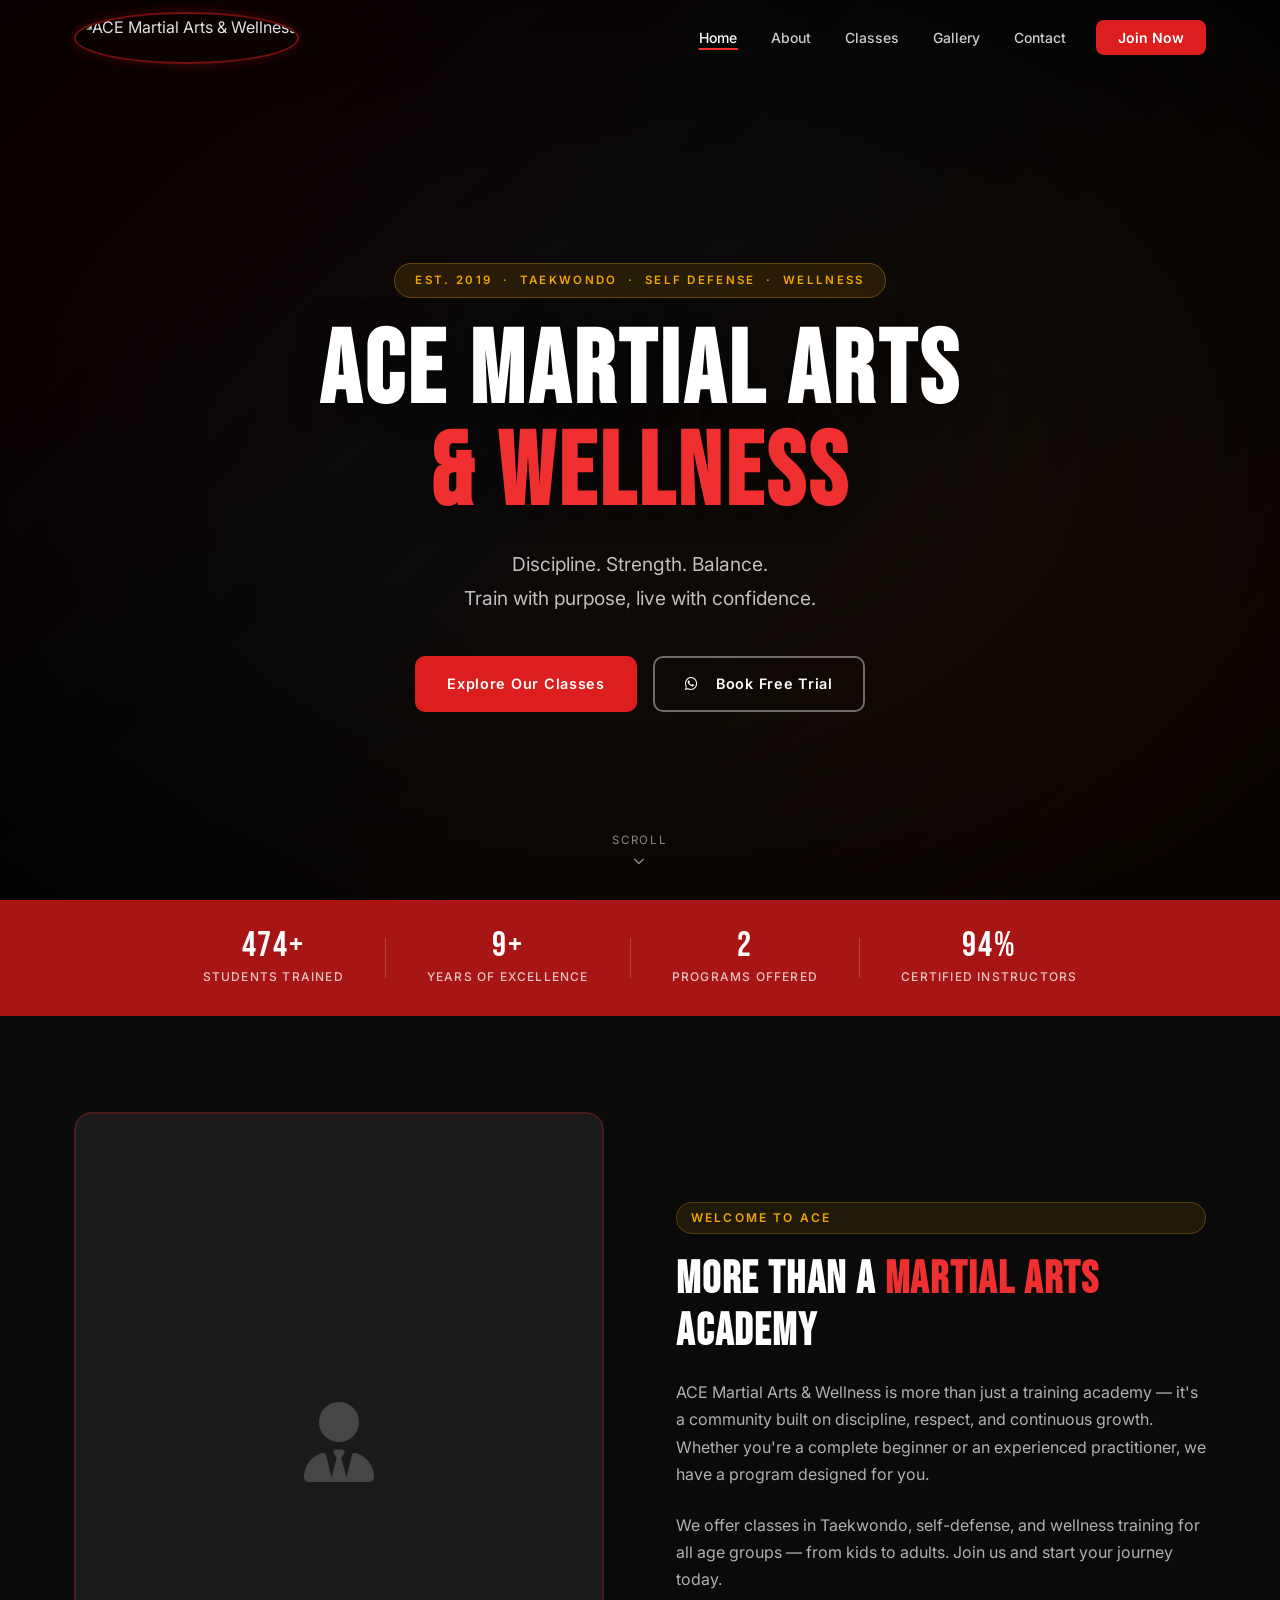
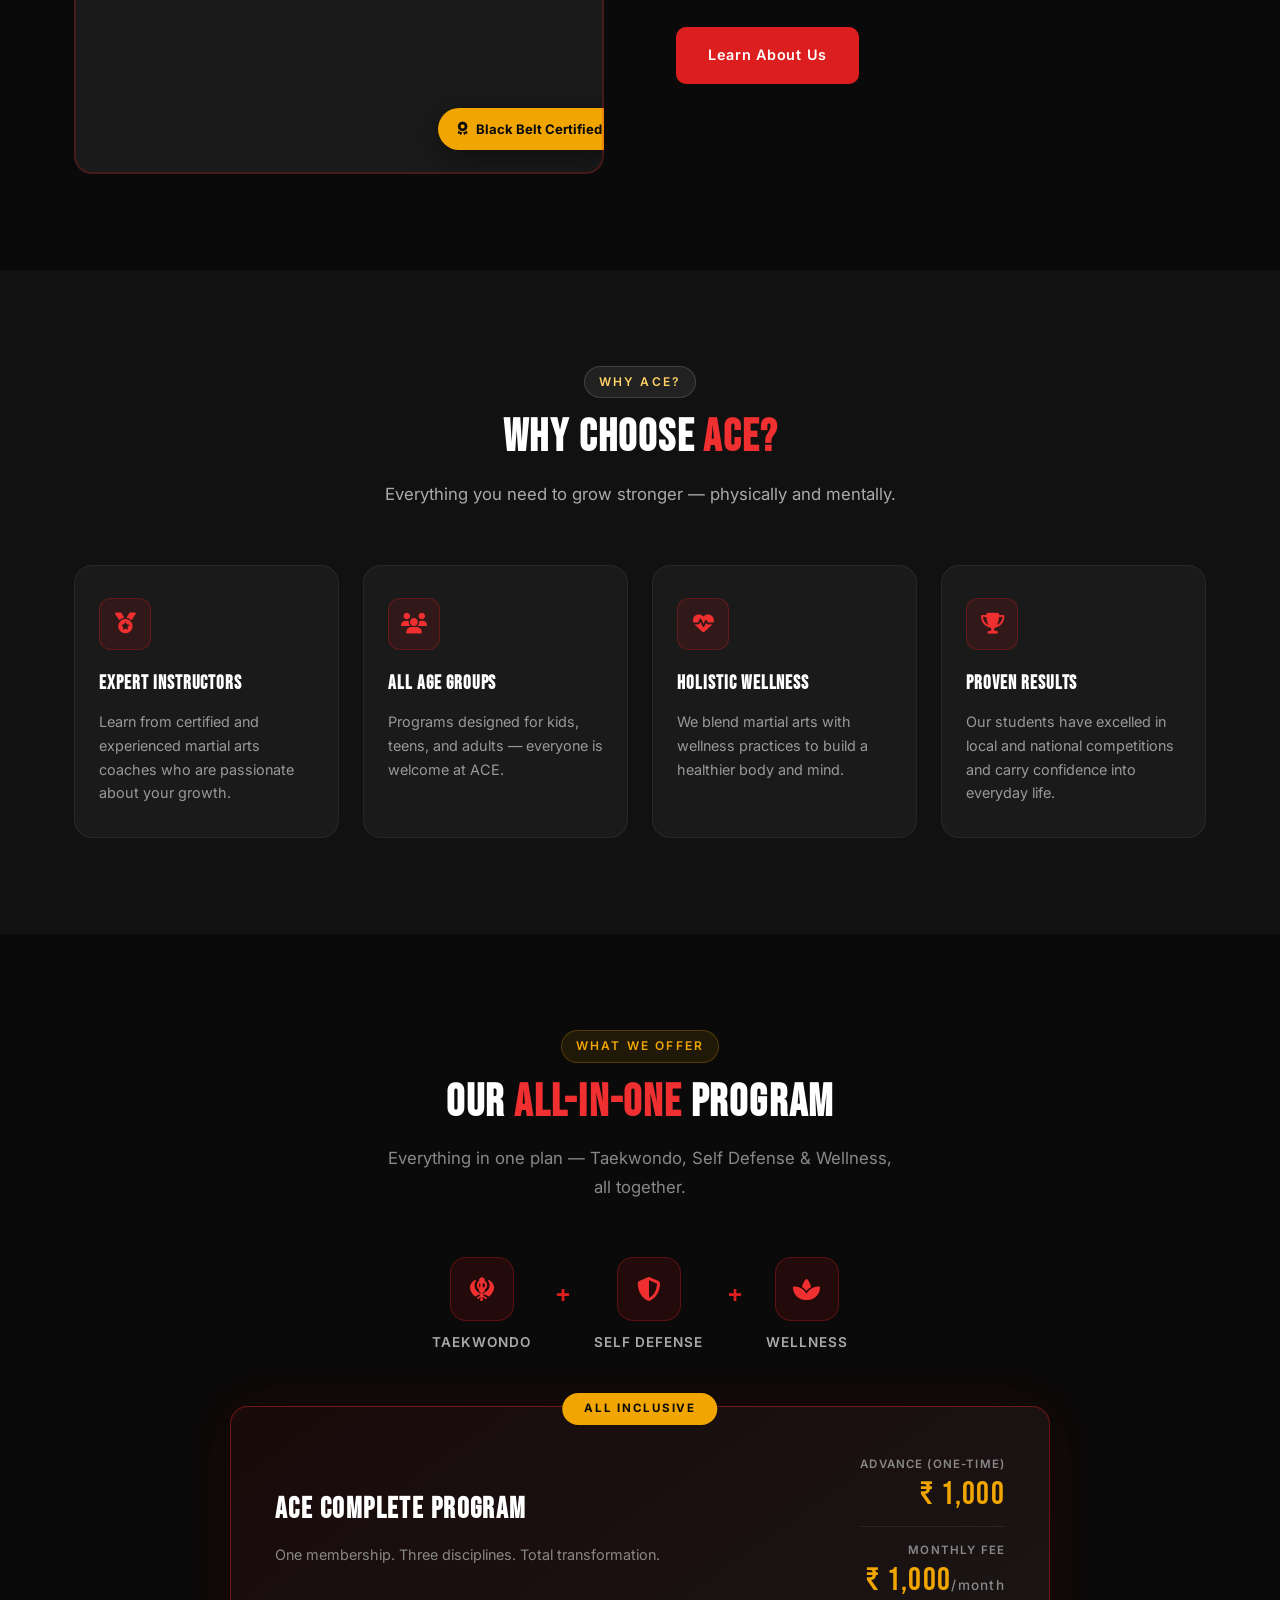
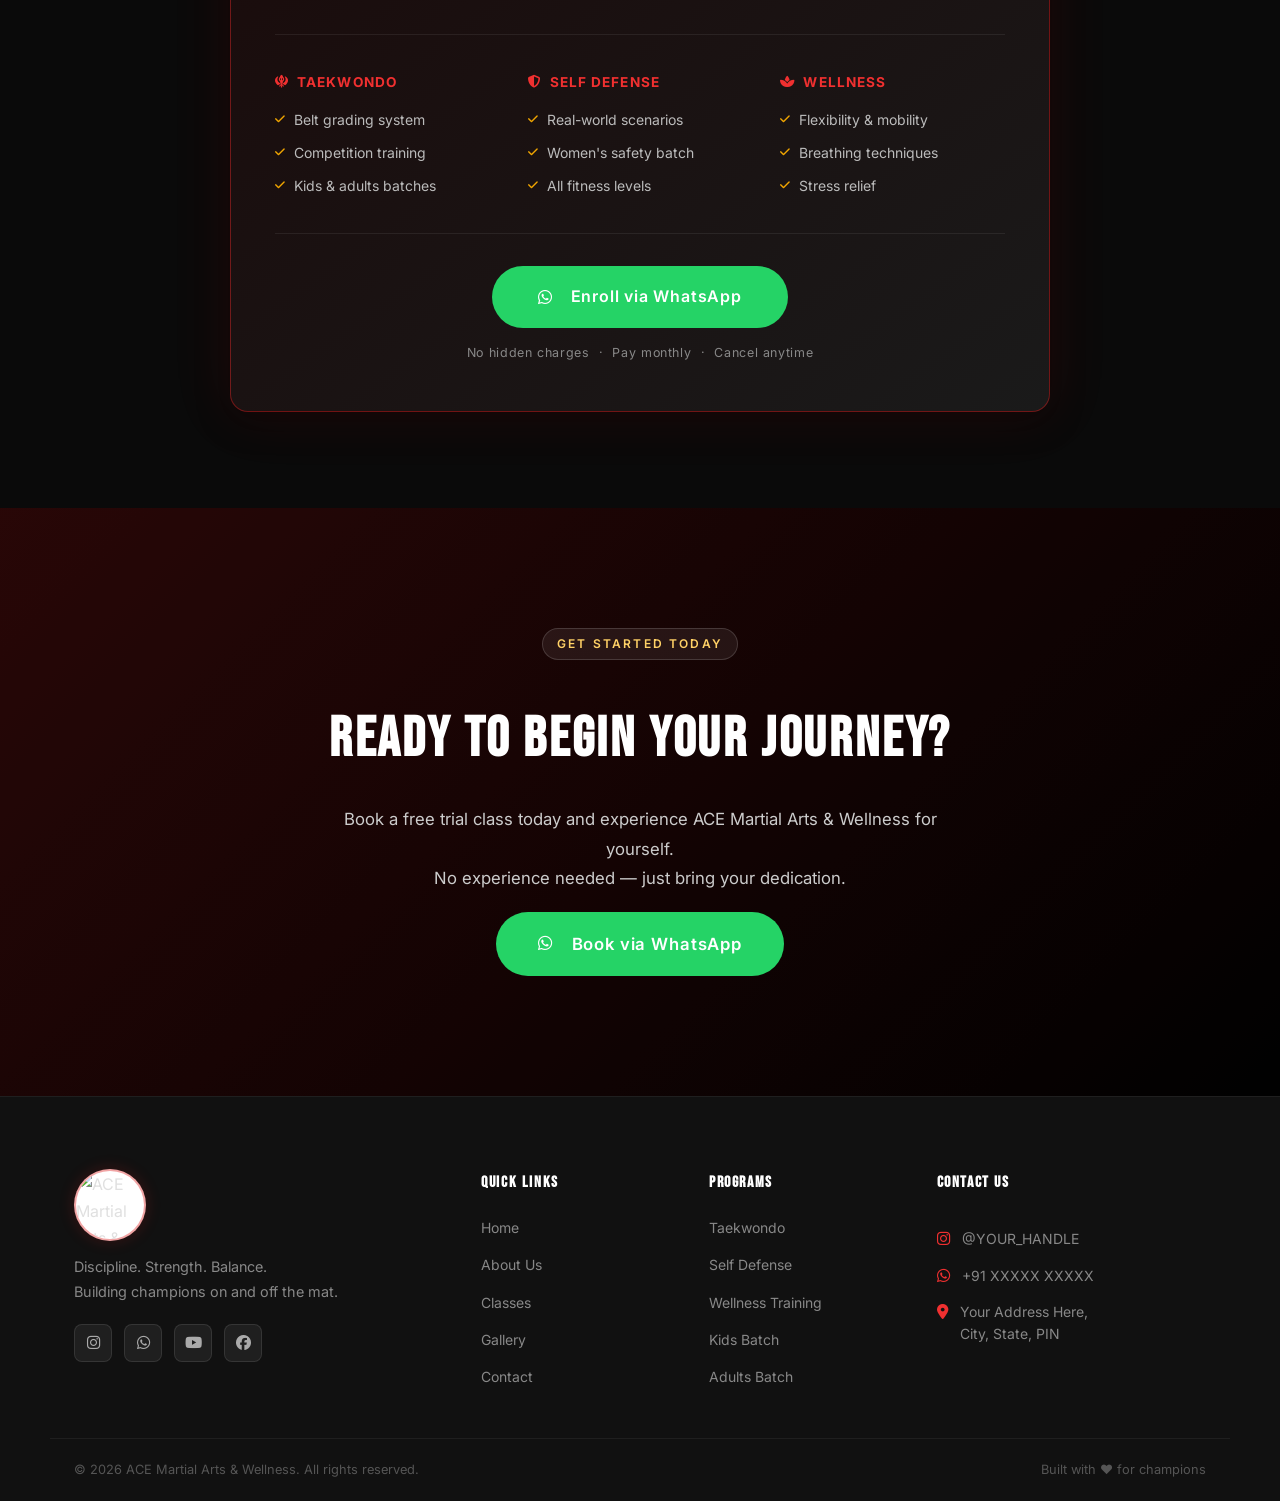
==== commit c5275095: "Mobile fixes and responsive updates" ====
--- a/index.html
+++ b/index.html
@@ -10,6 +10,7 @@
   <link rel="preconnect" href="https://fonts.gstatic.com" crossorigin />
   <link href="https://fonts.googleapis.com/css2?family=Bebas+Neue&family=Inter:wght@300;400;500;600;700&display=swap" rel="stylesheet" />
   <link rel="stylesheet" href="https://cdnjs.cloudflare.com/ajax/libs/font-awesome/6.5.0/css/all.min.css" />
+  <link rel="stylesheet" href="css/mobile-fixes.css" />
 </head>
 <body>
 
@@ -37,7 +38,7 @@
   <section id="hero" class="hero">
     <div class="hero-overlay"></div>
     <div class="hero-content">
-      <p class="hero-badge">Est. 2026 &nbsp;·&nbsp; Taekwondo &nbsp;·&nbsp; Self Defense &nbsp;·&nbsp; Wellness</p>
+      <p class="hero-badge">Est. 2019 &nbsp;·&nbsp; Taekwondo &nbsp;·&nbsp; Self Defense &nbsp;·&nbsp; Wellness</p>
       <h1 class="hero-title">ACE Martial Arts<br /><span class="hero-title-accent">&amp; Wellness</span></h1>
       <p class="hero-tagline">Discipline. Strength. Balance.<br />Train with purpose, live with confidence.</p>
       <div class="hero-actions">
@@ -307,11 +308,6 @@
     </div>
   </footer>
 
-  <!-- ========== FLOATING WHATSAPP ========== -->
-  <a href="https://wa.me/91XXXXXXXXXX" target="_blank" class="whatsapp-float" aria-label="Chat on WhatsApp">
-    <i class="fab fa-whatsapp"></i>
-  </a>
-
   <!-- ========== BACK TO TOP ========== -->
   <button class="back-to-top" id="backToTop" aria-label="Back to top">
     <i class="fas fa-chevron-up"></i>
--- a/css/style.css
+++ b/css/style.css
@@ -399,6 +399,7 @@
   display: flex;
   gap: 16px;
   justify-content: center;
+  align-items: center;
   flex-wrap: wrap;
 }
 
@@ -1064,39 +1065,6 @@
 }
 
 /* ============================================================
-   FLOATING WHATSAPP BUTTON
-   ============================================================ */
-.whatsapp-float {
-  position: fixed;
-  bottom: 28px;
-  right: 28px;
-  z-index: 999;
-  width: 58px;
-  height: 58px;
-  background: #25d366;
-  color: var(--clr-white);
-  border-radius: 50%;
-  display: flex;
-  align-items: center;
-  justify-content: center;
-  font-size: 1.6rem;
-  box-shadow: 0 6px 24px rgba(37,211,102,0.5);
-  transition: transform var(--transition), box-shadow var(--transition);
-  animation: pulse-wa 2.5s infinite;
-}
-
-.whatsapp-float:hover {
-  transform: scale(1.12);
-  box-shadow: 0 8px 32px rgba(37,211,102,0.65);
-  animation: none;
-}
-
-@keyframes pulse-wa {
-  0%, 100% { box-shadow: 0 6px 24px rgba(37,211,102,0.5); }
-  50%       { box-shadow: 0 6px 32px rgba(37,211,102,0.8), 0 0 0 10px rgba(37,211,102,0.08); }
-}
-
-/* ============================================================
    BACK TO TOP BUTTON
    ============================================================ */
 .back-to-top {
@@ -1145,5 +1113,5 @@
   transform: translateY(0);
 }
 .hero-content {
-  padding-top: calc(var(--nav-h) + 20px);
+  padding-top: calc(var(--nav-h));
 }
--- a/css/responsive.css
+++ b/css/responsive.css
@@ -225,4 +225,59 @@
   .belt-label {
     display: none;
   }
+}
+/* ---------- MOBILE FIXES ---------- */
+@media (max-width: 600px) {
+
+  /* Fix 1 — Logo in navbar */
+  .nav-logo-img {
+    height: 38px;
+    width: 38px;
+  }
+
+  /* Fix 2 — Hero badge wrapping */
+  .hero-badge {
+    font-size: 0.6rem;
+    letter-spacing: 0.1em;
+    padding: 5px 12px;
+    white-space: nowrap;
+    overflow: hidden;
+    text-overflow: ellipsis;
+    max-width: 90vw;
+  }
+
+  /* Fix 3 — Disciplines strip in one row */
+  .disciplines-strip {
+    display: flex;
+    flex-wrap: nowrap;
+    justify-content: center;
+    gap: 10px;
+  }
+
+  .discipline-item span {
+    font-size: 0.7rem;
+  }
+
+  .discipline-icon {
+    width: 52px;
+    height: 52px;
+    font-size: 1.2rem;
+  }
+
+  .discipline-plus {
+    font-size: 1.4rem;
+    margin-bottom: 24px;
+  }
+
+  /* Fix 4 — Back to top not overlapping */
+  .back-to-top {
+    bottom: 90px;
+    right: 16px;
+  }
+
+  /* Fix 5 — Navbar logo text not overflowing */
+  .nav-logo {
+    max-width: 70%;
+    overflow: hidden;
+  }
 }
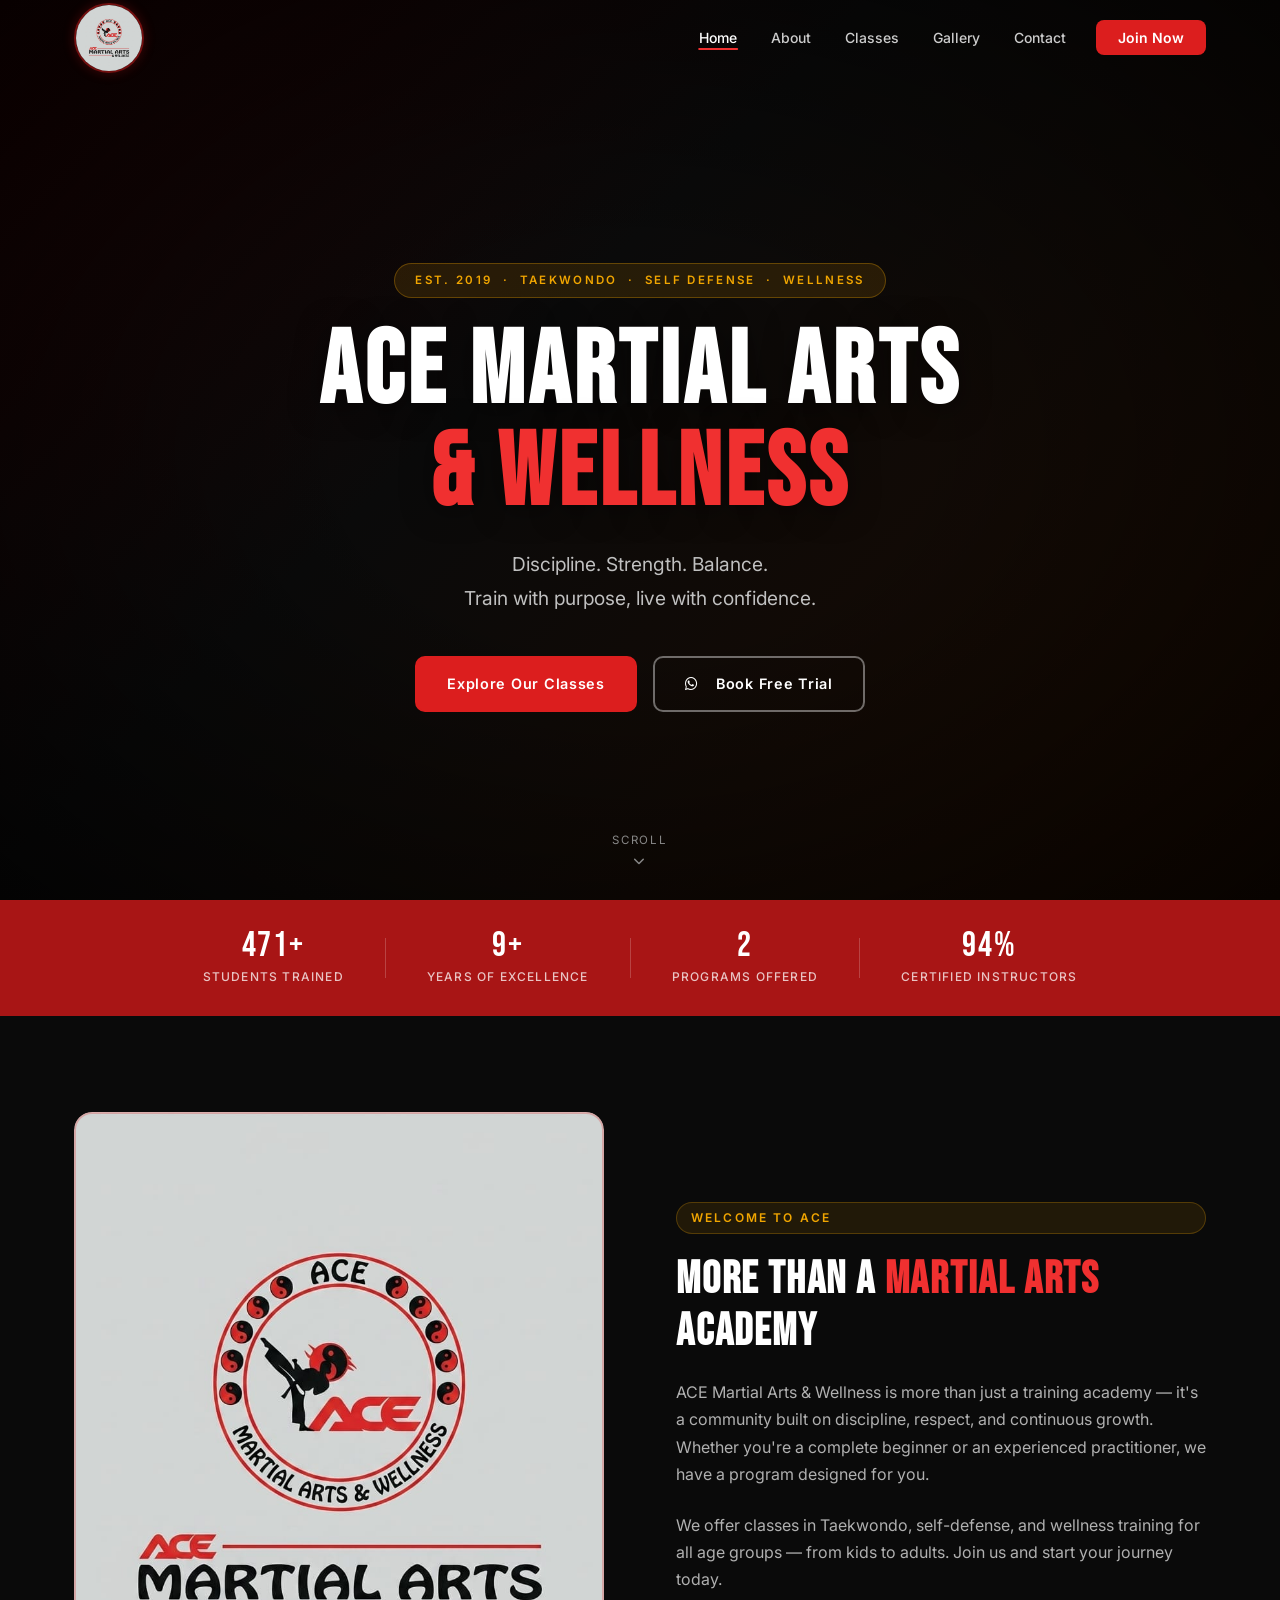
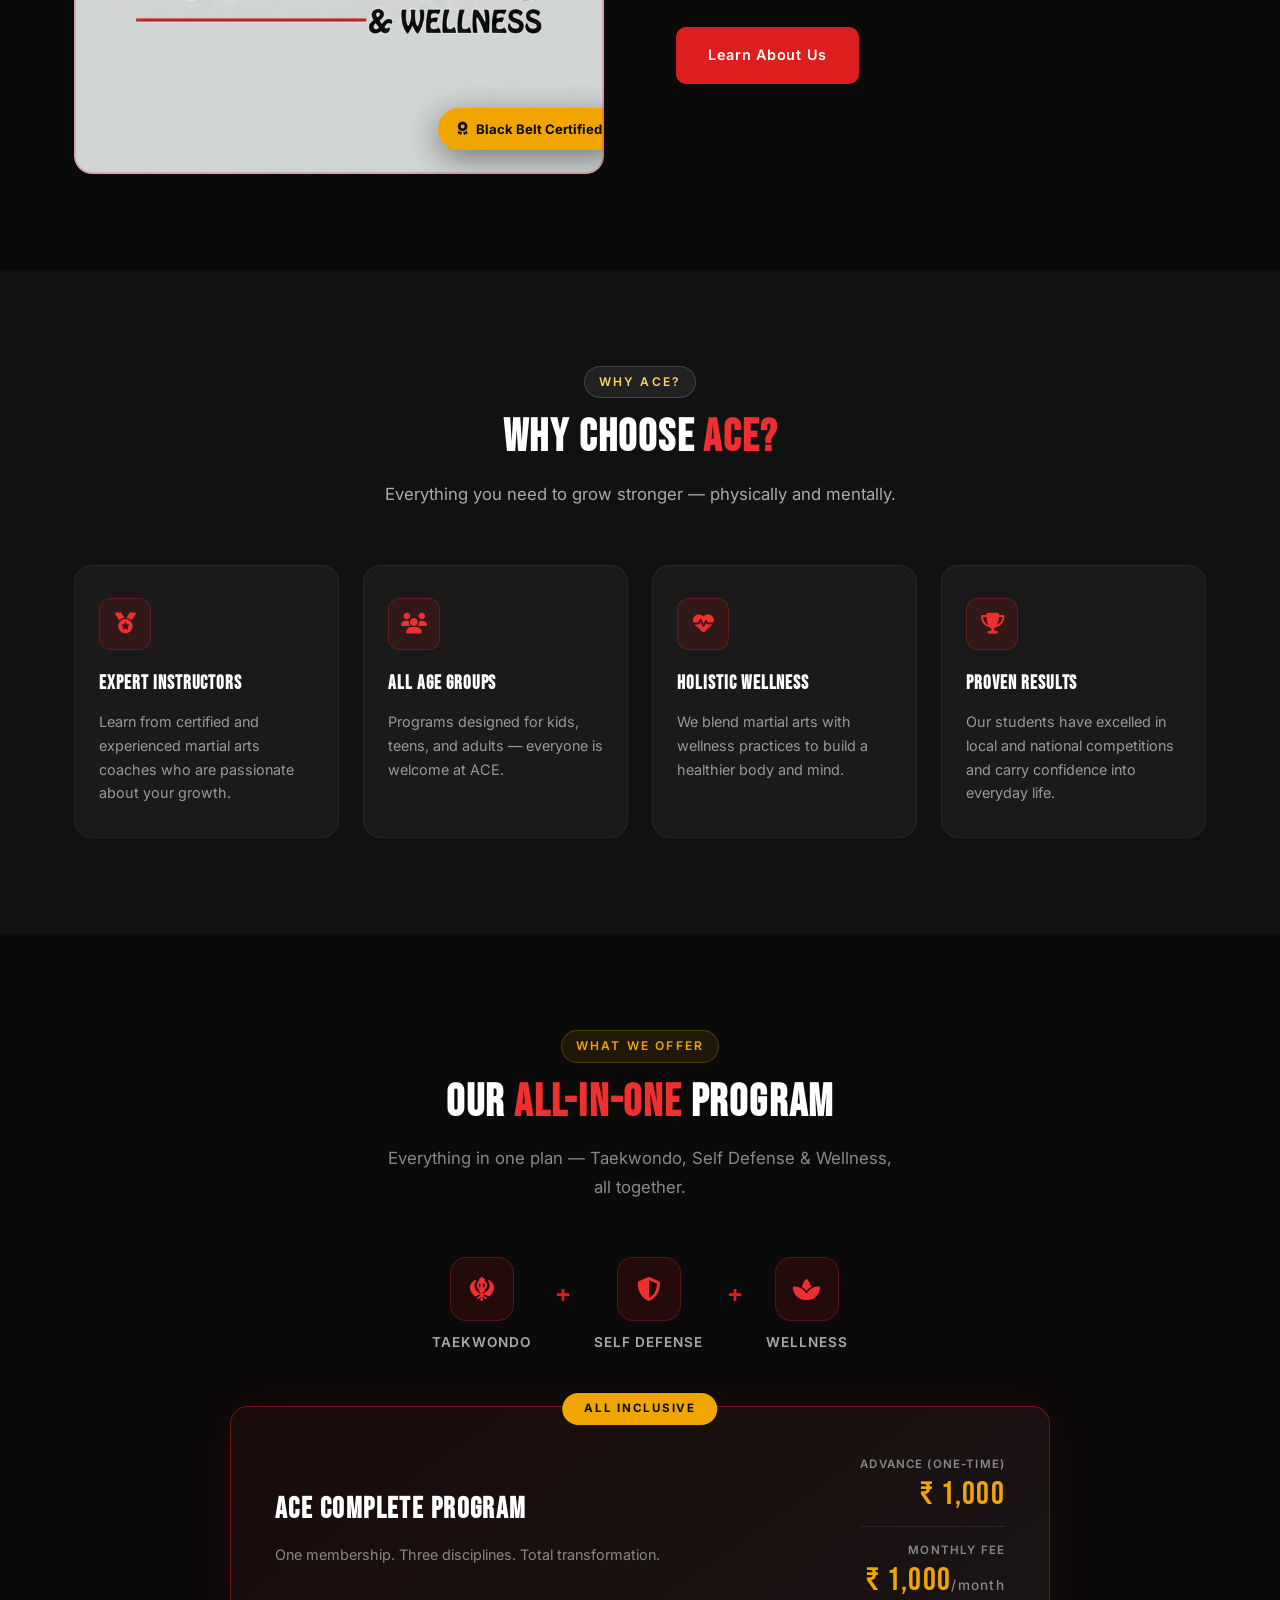
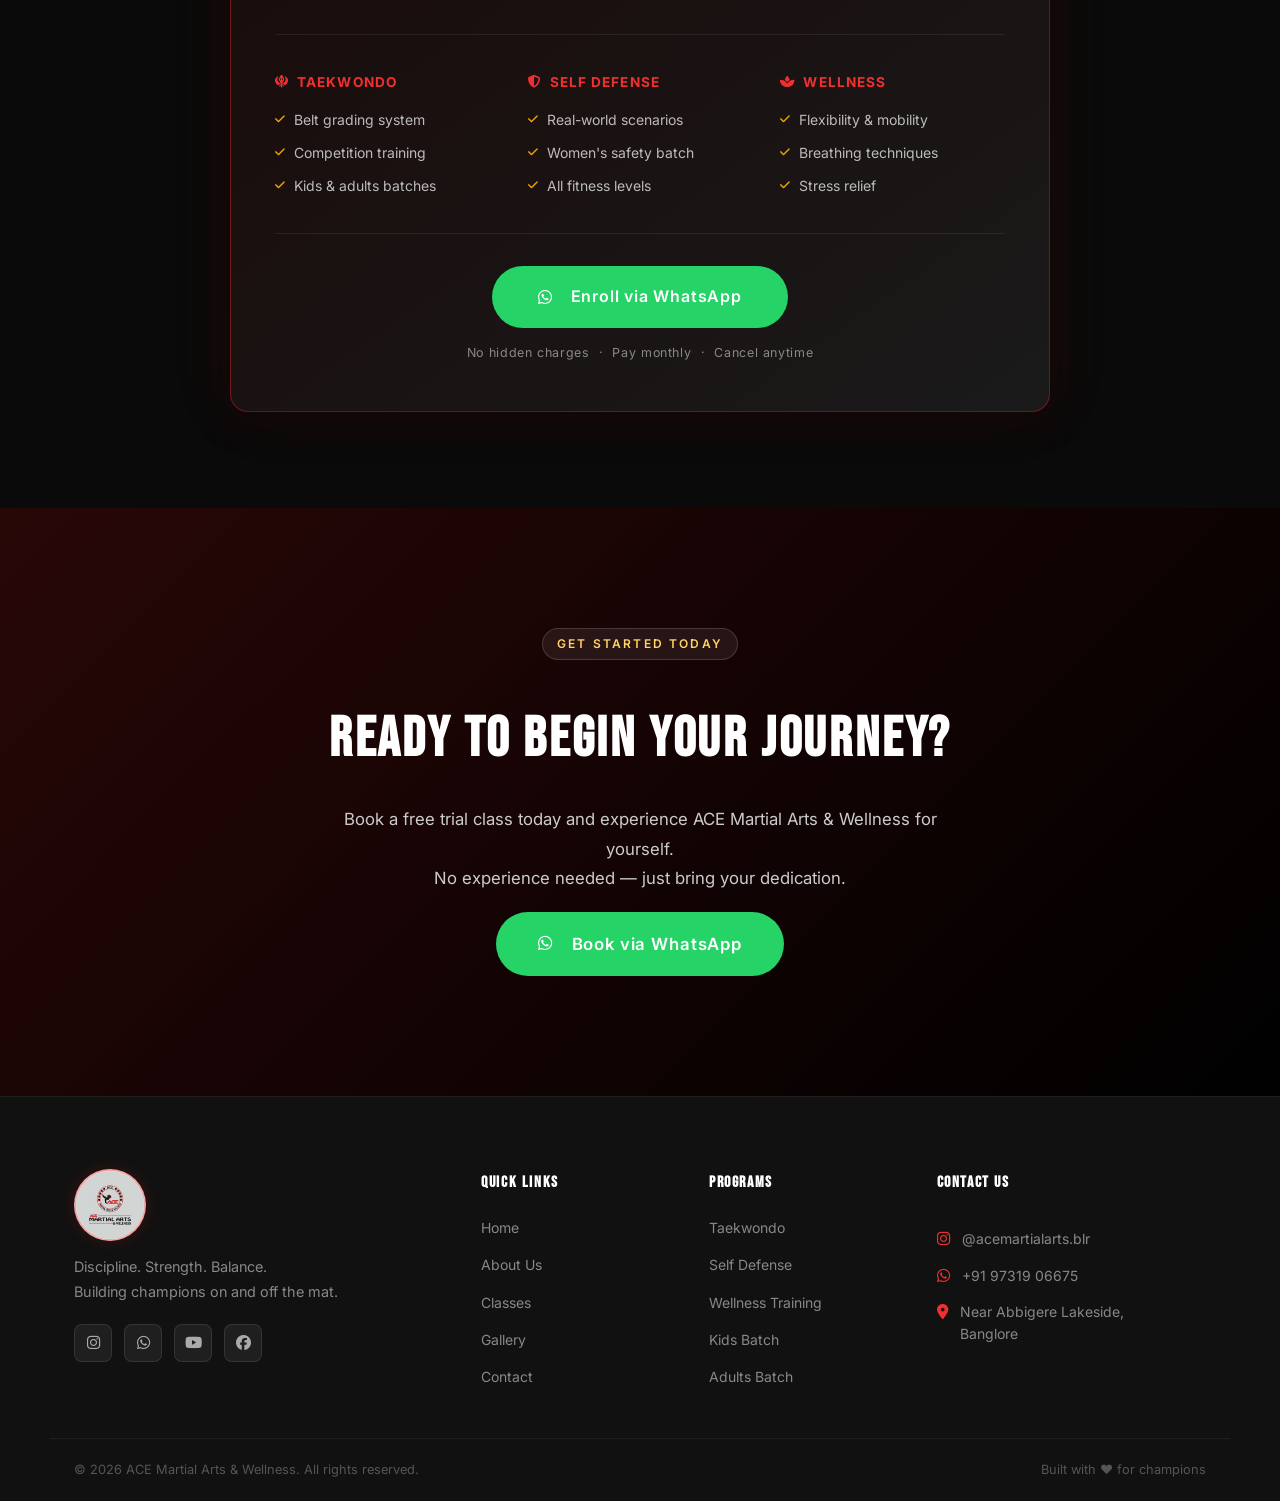
==== commit da8bc53b: "Add gallery page with bento layout and lightbox, update site images" ====
--- a/index.html
+++ b/index.html
@@ -26,7 +26,7 @@
         <li><a href="classes.html" class="nav-link">Classes</a></li>
         <li><a href="gallery.html" class="nav-link">Gallery</a></li>
         <li><a href="contact.html" class="nav-link">Contact</a></li>
-        <li><a href="https://wa.me/91XXXXXXXXXX" target="_blank" class="nav-cta">Join Now</a></li>
+        <li><a href="https://wa.me/919731906675" target="_blank" class="nav-cta">Join Now</a></li>
       </ul>
       <button class="hamburger" id="hamburger" aria-label="Toggle menu">
         <span></span><span></span><span></span>
@@ -43,7 +43,7 @@
       <p class="hero-tagline">Discipline. Strength. Balance.<br />Train with purpose, live with confidence.</p>
       <div class="hero-actions">
         <a href="classes.html" class="btn btn-primary">Explore Our Classes</a>
-        <a href="https://wa.me/91XXXXXXXXXX" target="_blank" class="btn btn-outline">
+        <a href="https://wa.me/919731906675" target="_blank" class="btn btn-outline">
           <i class="fab fa-whatsapp"></i>&nbsp; Book Free Trial
         </a>
       </div>
@@ -85,8 +85,7 @@
       <div class="intro-grid">
         <div class="intro-visual">
           <div class="intro-img-wrapper">
-            <img src="images/instructor.jpg" alt="ACE Instructor" onerror="this.style.display='none'" />
-            <div class="intro-img-placeholder"><i class="fas fa-user-tie"></i></div>
+            <img src="images/firstpage.jpg" alt="ACE Instructor" onerror="this.style.display='none'" />
             <div class="intro-badge-float">
               <i class="fas fa-award"></i>
               <span>Black Belt Certified</span>
@@ -222,7 +221,7 @@
           </div>
 
           <div class="pricing-action">
-            <a href="https://wa.me/91XXXXXXXXXX" target="_blank" class="btn btn-whatsapp">
+            <a href="https://wa.me/919731906675" target="_blank" class="btn btn-whatsapp">
               <i class="fab fa-whatsapp"></i>&nbsp; Enroll via WhatsApp
             </a>
             <p class="pricing-note">No hidden charges &nbsp;·&nbsp; Pay monthly &nbsp;·&nbsp; Cancel anytime</p>
@@ -240,7 +239,7 @@
       <span class="section-tag light">Get Started Today</span>
       <h2>Ready to Begin Your Journey?</h2>
       <p>Book a free trial class today and experience ACE Martial Arts &amp; Wellness for yourself.<br />No experience needed — just bring your dedication.</p>
-      <a href="https://wa.me/91XXXXXXXXXX" target="_blank" class="btn btn-whatsapp">
+      <a href="https://wa.me/919731906675" target="_blank" class="btn btn-whatsapp">
         <i class="fab fa-whatsapp"></i>&nbsp; Book via WhatsApp
       </a>
     </div>
@@ -256,8 +255,8 @@
         </a>
         <p>Discipline. Strength. Balance.<br />Building champions on and off the mat.</p>
         <div class="footer-socials">
-          <a href="https://instagram.com/YOUR_HANDLE" target="_blank" aria-label="Instagram"><i class="fab fa-instagram"></i></a>
-          <a href="https://wa.me/91XXXXXXXXXX" target="_blank" aria-label="WhatsApp"><i class="fab fa-whatsapp"></i></a>
+          <a href="https://instagram.com/acemartialarts.blr" target="_blank" aria-label="Instagram"><i class="fab fa-instagram"></i></a>
+          <a href="https://wa.me/919731906675" target="_blank" aria-label="WhatsApp"><i class="fab fa-whatsapp"></i></a>
           <a href="#" aria-label="YouTube"><i class="fab fa-youtube"></i></a>
           <a href="#" aria-label="Facebook"><i class="fab fa-facebook"></i></a>
         </div>
@@ -289,15 +288,15 @@
         <h4>Contact Us</h4>
         <div class="footer-contact-item">
           <i class="fab fa-instagram"></i>
-          <a href="https://instagram.com/YOUR_HANDLE" target="_blank">@YOUR_HANDLE</a>
+          <a href="https://instagram.com/acemartialarts.blr" target="_blank">@acemartialarts.blr</a>
         </div>
         <div class="footer-contact-item">
           <i class="fab fa-whatsapp"></i>
-          <a href="https://wa.me/91XXXXXXXXXX" target="_blank">+91 XXXXX XXXXX</a>
+          <a href="https://wa.me/919731906675" target="_blank">+91 97319 06675</a>
         </div>
         <div class="footer-contact-item">
           <i class="fas fa-location-dot"></i>
-          <p>Your Address Here,<br />City, State, PIN</p>
+          <p>Near Abbigere Lakeside,<br />Banglore</p>
         </div>
       </div>
 
--- a/css/style.css
+++ b/css/style.css
@@ -219,9 +219,9 @@
 
 /* Logo image — navbar */
 .nav-logo-img {
-  height: 52px;
+  height: 70px;
   width: auto;
-  border-radius: 50%;
+  border-radius: 90%;
   object-fit: cover;
   mix-blend-mode: screen;
   border: 2px solid rgba(220,30,30,0.5);
